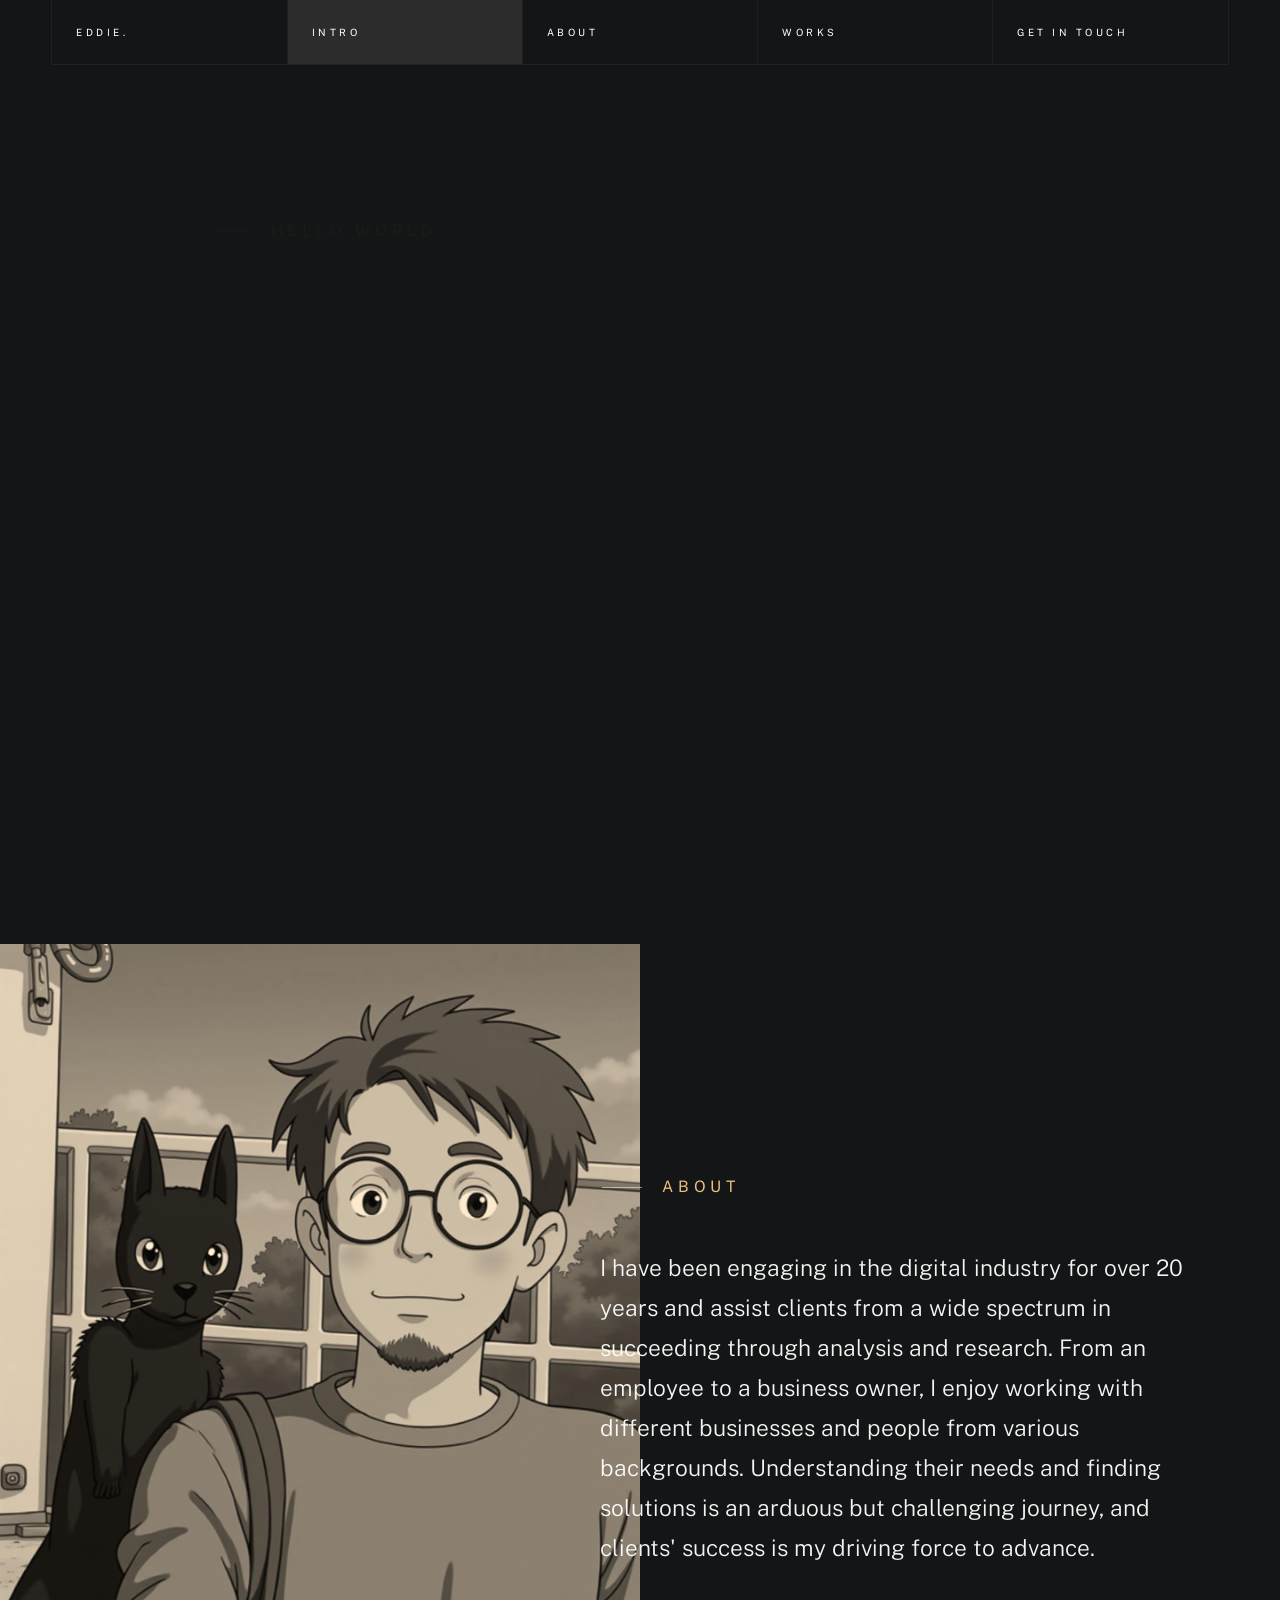
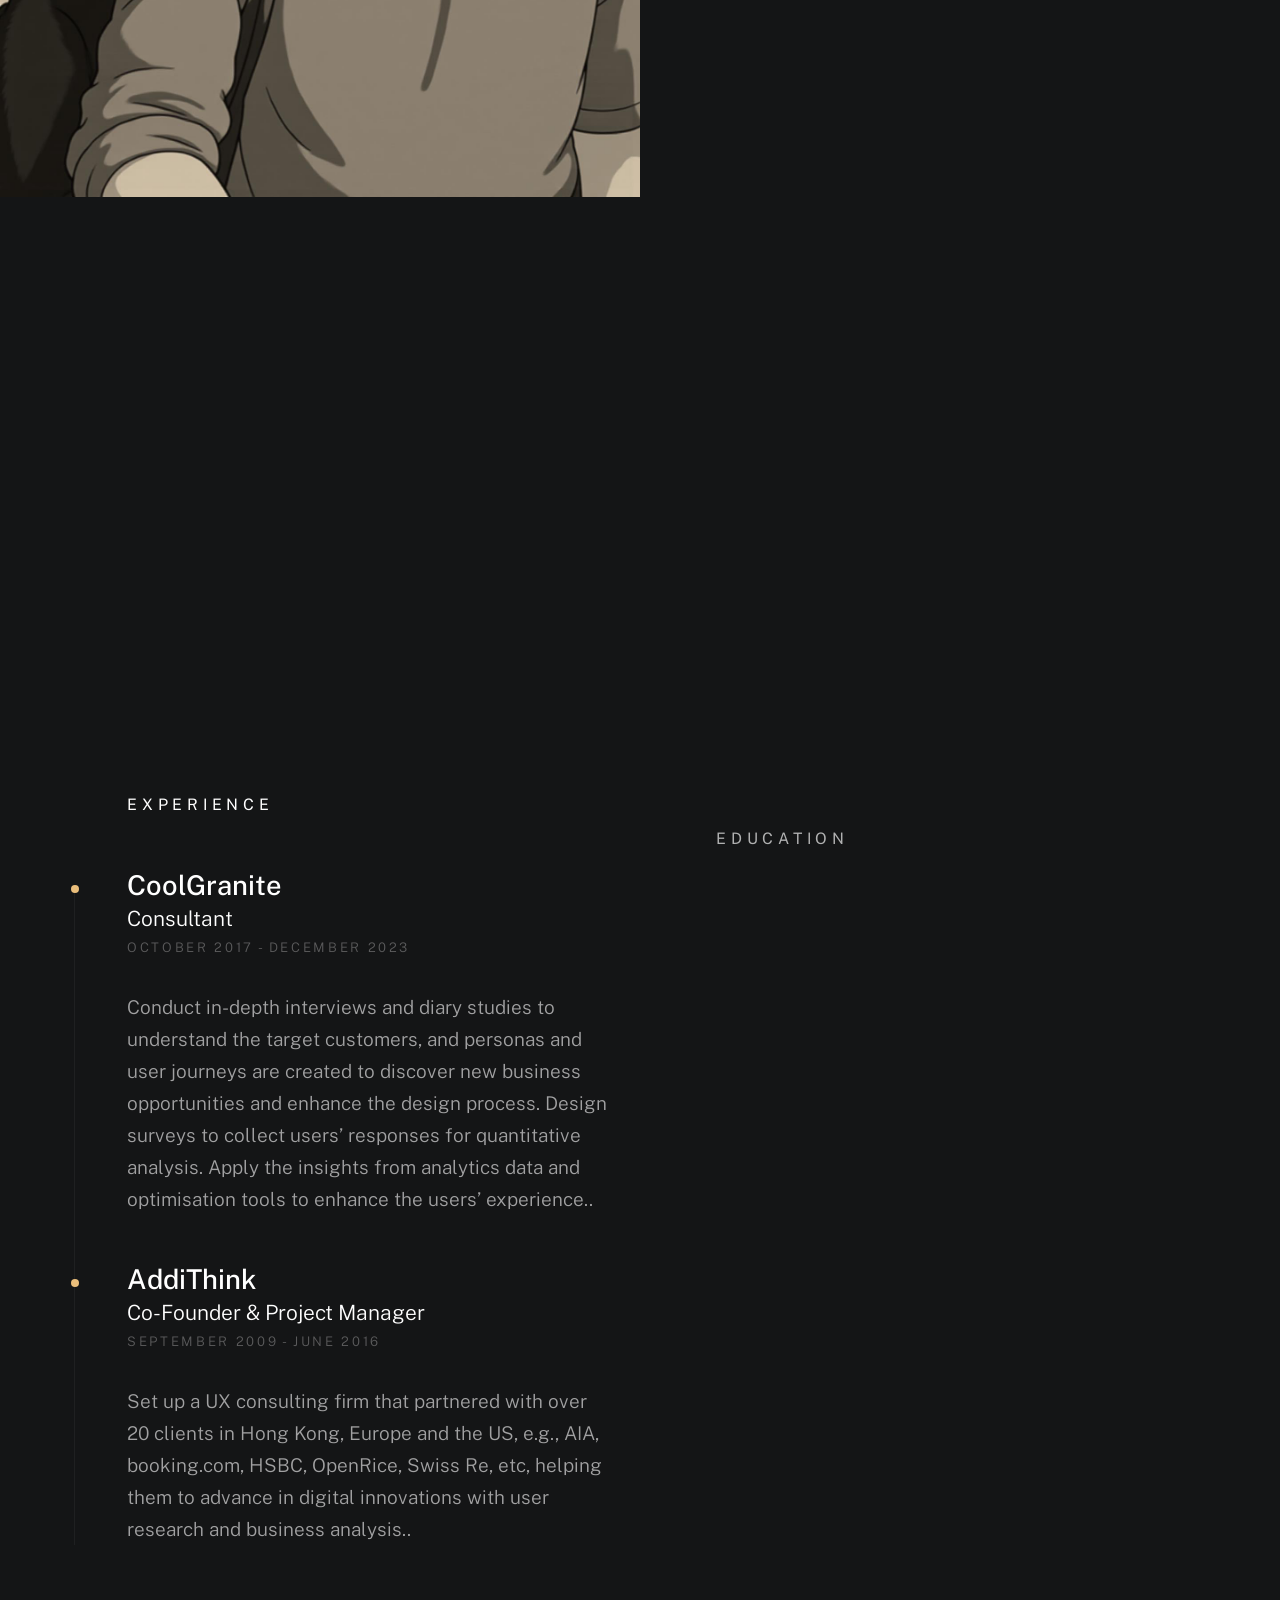
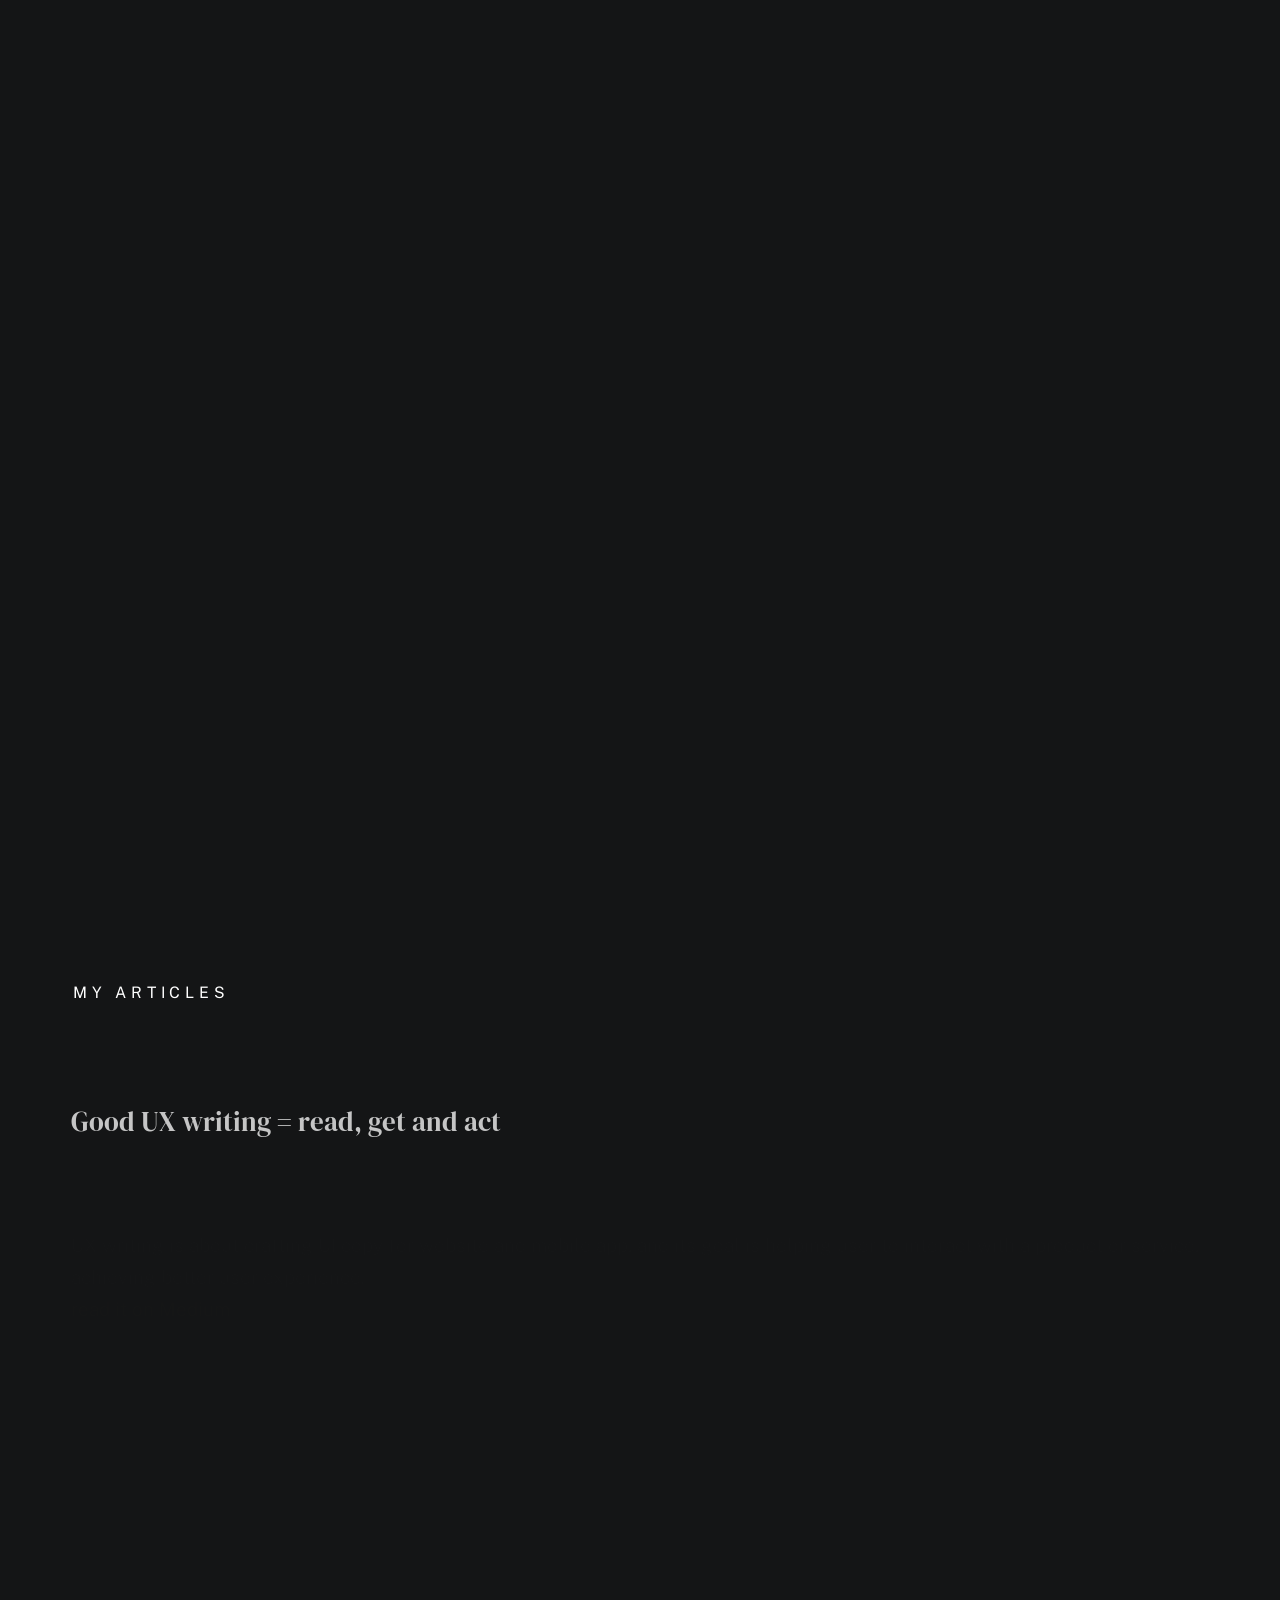
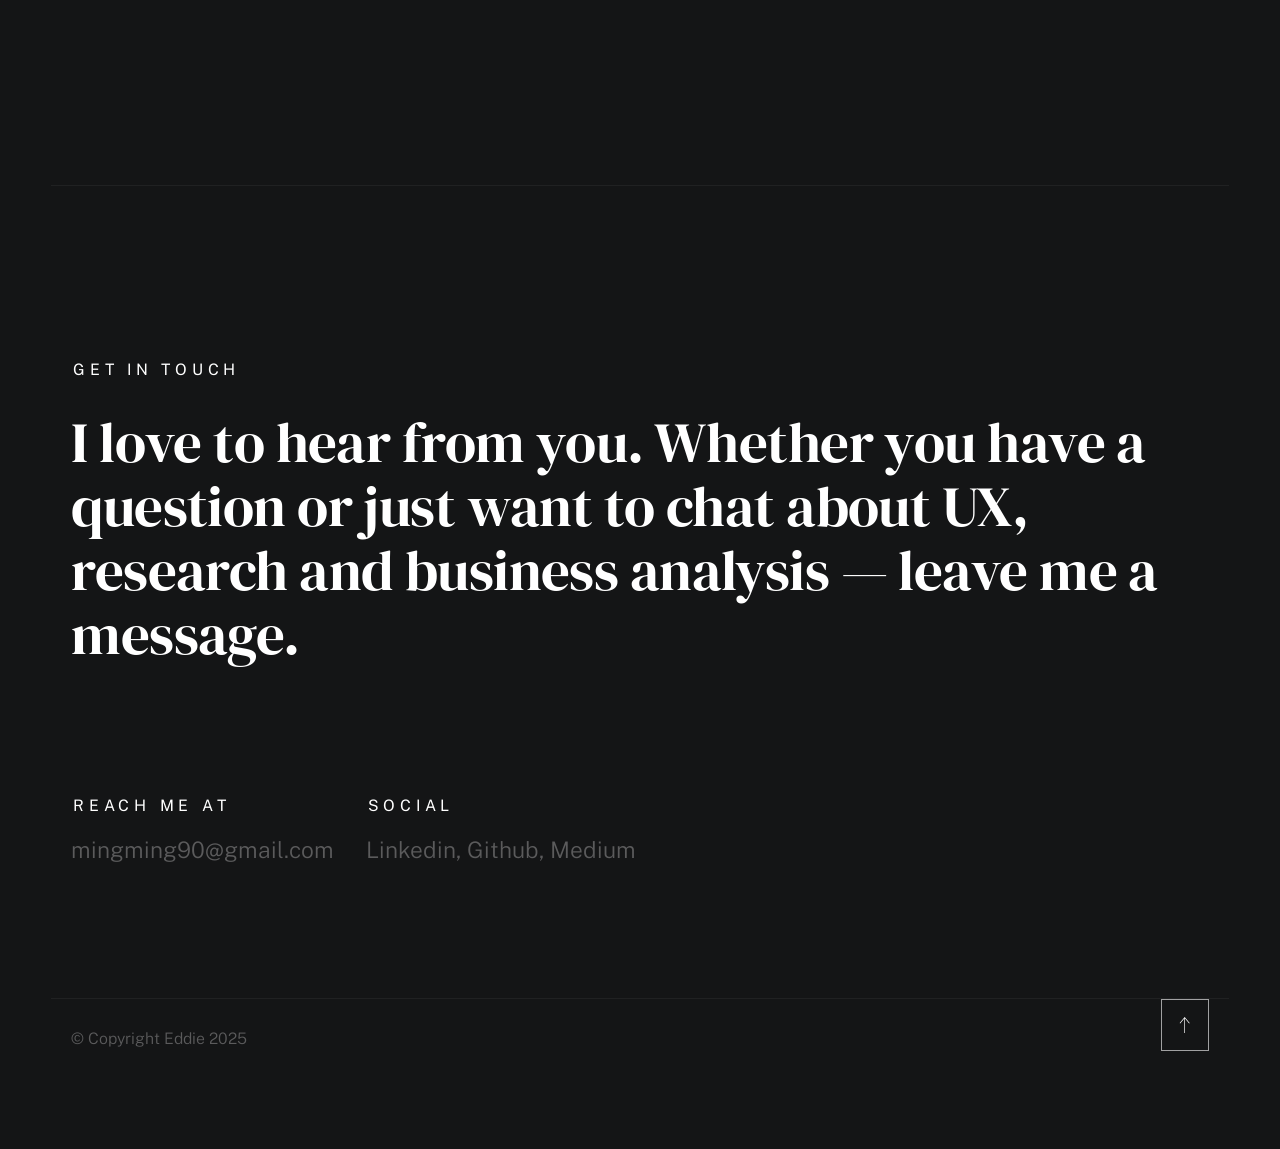
==== index.html @ b3dfdab8 "Add files via upload" ====
<!DOCTYPE html>
<html class="no-js ss-preload" lang="en">
<head>

    <!--- basic page needs
    ================================================== -->
    <meta charset="utf-8">
    <title>Eddie</title>
    <meta name="description" content="">
    <meta name="author" content="">

    <!-- mobile specific metas
    ================================================== -->
    <meta name="viewport" content="width=device-width, initial-scale=1">

    <!-- CSS
    ================================================== -->
    <link rel="stylesheet" href="css/vendor.css">
    <link rel="stylesheet" href="css/styles.css">

    <!-- favicons
    ================================================== -->
    <link rel="apple-touch-icon" sizes="180x180" href="apple-touch-icon.png">
    <link rel="icon" type="image/png" sizes="32x32" href="favicon-32x32.png">
    <link rel="icon" type="image/png" sizes="16x16" href="favicon-16x16.png">
    <link rel="manifest" href="site.webmanifest">

</head>

<body id="top">


    <!-- # preloader
    ================================================== -->
    <div id="preloader">
        <div id="loader">
        </div>
    </div>


    <!-- # page wrap
    ================================================== -->
    <div class="s-pagewrap">

        <div class="circles">
            <span></span>
            <span></span>
            <span></span>
            <span></span>
            <span></span>
        </div>


        <!-- ## site header 
        ================================================== -->
        <header class="s-header">

            <div class="header-mobile">
                <span class="mobile-home-link"><a href="index.html">Eddie.</a></span>
                <a class="mobile-menu-toggle" href="#0"><span>Menu</span></a>
            </div>

            <div class="row wide main-nav-wrap">
                <nav class="column lg-12 main-nav">
                    <ul>
                        <li><a href="index.html" class="home-link">Eddie.</a></li>
                        <li class="current"><a href="#intro" class="smoothscroll">Intro</a></li>
                        <li><a href="#about" class="smoothscroll">About</a></li>
                        <li><a href="#works" class="smoothscroll">Works</a></li>
                        <li><a href="#contact" class="smoothscroll">Get in Touch</a></li>
                    </ul>
                </nav>
            </div>

        </header> <!-- end s-header -->


        <!-- ## main content
        ==================================================- -->
        <main class="s-content">


            <!-- ### intro
            ================================================== -->
            <section id="intro" class="s-intro target-section">

                <div class="row intro-content wide">

                    <div class="column">
                        <div class="text-pretitle with-line">
                            Hello World
                        </div>

                        <h1 class="text-huge-title">
                            I am Eddie, <br>
                            a digital specialist, <br>
                            versatile,  <br> 
                            in a good way.
                        </h1>
                    </div>

                    

                </div> <!-- end intro content -->

                <a href="#about" class="intro-scrolldown smoothscroll">
                    <svg width="24" height="24" viewBox="0 0 24 24" xmlns="http://www.w3.org/2000/svg" fill-rule="evenodd" clip-rule="evenodd"><path d="M11 21.883l-6.235-7.527-.765.644 7.521 9 7.479-9-.764-.645-6.236 7.529v-21.884h-1v21.883z"/></svg>
                </a>

            </section> <!-- end s-intro -->


            <!-- ### about
            ================================================== -->
            <section id="about" class="s-about target-section">


                <div class="row about-info wide" data-animate-block>

                    <div class="column lg-6 md-12 about-info__pic-block">
                        <img src="images/eddiewu_bw.jpg" 
                             srcset="images/eddiewu_bw.jpg 1x, images/eddiewu_bw_2x.jpg 2x" alt="" class="about-info__pic" data-animate-el>
                    </div>

                    <div class="column lg-6 md-12">
                        <div class="about-info__text" >

                            <h2 class="text-pretitle with-line" data-animate-el>
                                About
                            </h2>
                            <p class="attention-getter" data-animate-el>
                               I have been engaging in the digital industry for over 20 years and assist clients from a wide spectrum in succeeding through analysis and research. From an employee to a business owner, I enjoy working with different businesses and people from various backgrounds. Understanding their needs and finding solutions is an arduous but challenging journey, and clients' success is my driving force to advance.
                            </p>
                            <!--<a href="#0" class="btn btn--medium u-fullwidth" data-animate-el>Download CV</a>-->

                        </div>
                    </div>
                </div> <!-- about-info -->


                <div class="row about-expertise" data-animate-block>
                    <div class="column lg-12">

                        <h2 class="text-pretitle" data-animate-el>Expertise</h2>

                        <ul class="skills-list h1" data-animate-el>
                            <li>Website Development</li>
                            <li>Project Management</li>
                            <li>Content Strategy</li>
                            <li>User Experience</li>
                            <li>Social Media Marketing</li>
                            <li>SEO</li>
                        </ul>

                    </div>
                </div> <!-- end about-expertise -->


                <div class="row about-timelines" data-animate-block>

                    <div class="column lg-6 tab-12">

                        <h2 class="text-pretitle" data-animate-el>
                            Experience
                        </h2>

                        <div class="timeline" data-animate-el>

                            <div class="timeline__block">
                                <div class="timeline__bullet"></div>
                                <div class="timeline__header">
                                    <h4 class="timeline__title">CoolGranite</h3>
                                    <h5 class="timeline__meta">Consultant</h5>
                                    <p class="timeline__timeframe">October 2017 - December 2023</p>
                                </div>
                                <div class="timeline__desc">
                                    <p>Conduct in-depth interviews and diary studies to understand the target customers, and personas and user journeys are created to discover new business opportunities and enhance the design process. Design surveys to collect users’ responses for quantitative analysis. Apply the insights from analytics data and optimisation tools to enhance the users’ experience..</p>
                                </div>
                            </div>
    
                            <div class="timeline__block">
                                <div class="timeline__bullet"></div>
                                <div class="timeline__header">
                                    <h4 class="timeline__title">AddiThink</h4>
                                    <h5 class="timeline__meta">Co-Founder & Project Manager </h5>
                                    <p class="timeline__timeframe">September 2009 - June 2016</p>
                                </div>
                                <div class="timeline__desc">
                                    <p>Set up a UX consulting firm that partnered with over 20 clients in Hong Kong, Europe and the US, e.g., AIA, booking.com, HSBC, OpenRice, Swiss Re, etc, helping them to advance in digital innovations with user research and business analysis..</p>
                                </div>
                            </div>
    
                        </div> <!-- end timeline -->

                    </div> <!-- end column -->

                    <div class="column lg-6 tab-12">

                        <h2 class="text-pretitle" data-animate-el>
                            Education
                        </h2>

                        <div class="timeline" data-animate-el>

                            <div class="timeline__block">
                                <div class="timeline__bullet"></div>
                                <div class="timeline__header">
                                    <h4 class="timeline__title">Barcelona Technology School</h3>
                                    <h5 class="timeline__meta">Master in User Experience Design</h5>
                                    <p class="timeline__timeframe">2022</p>
                                </div>
                                <div class="timeline__desc">
                                    
                                </div>
                            </div>
    
                            <div class="timeline__block">
                                <div class="timeline__bullet"></div>
                                <div class="timeline__header">
                                    <h4 class="timeline__title">The Chinese University of Hong Kong</h4>
                                    <h5 class="timeline__meta">B.A. Degree in Chinese Language and Literature</h5>
                                     <p class="timeline__timeframe">1995</p>
                                </div>
                                <div class="timeline__desc">
                                    
                                </div>
                            </div>
    
                        </div> <!-- end timeline -->
                        
                    </div> <!-- end column -->


                </div> <!-- end about-timelines -->

            </section> <!-- end s-about -->


            <!-- ### works
            ================================================== -->
            <section id="works" class="s-works target-section">


                <div class="row works-portfolio">

                    <div class="column lg-12" data-animate-block>

                        <h2 class="text-pretitle" data-animate-el>
                            Recent Works
                        </h2>
                        <p class="h1" data-animate-el>
                            
                        </p>
    
                        <ul class="folio-list row block-lg-one-half block-stack-on-1000">

                            <li class="folio-list__item column" data-animate-el>
                                <a class="folio-list__item-link" href="#modal-01">
                                    <div class="folio-list__item-pic">
                                        <img src="images/portfolio/jc.jpg"
                                             srcset="images/portfolio/jc.jpg 1x, images/portfolio/jc_2x.jpg 2x"  alt="">
                                    </div>
                                    
                                    <div class="folio-list__item-text">
                                        <div class="folio-list__item-cat">
                                            User Research
                                        </div>
                                        <div class="folio-list__item-title">
                                            Hong Kong Jockey Club
                                        </div>
                                    </div>
                                </a>
                               
                            </li> <!--end folio-list__item -->

                            <li class="folio-list__item column" data-animate-el>
                                <a class="folio-list__item-link" href="#modal-02">
                                    <div class="folio-list__item-pic">
                                        <img src="images/portfolio/museum.jpg" 
                                             srcset="images/portfolio/museum.jpg 1x, images/portfolio/museum_2x.jpg 2x" alt="">
                                    </div>
                                    
                                    <div class="folio-list__item-text">
                                        <div class="folio-list__item-cat">
                                            Digital Analysis
                                        </div>
                                        <div class="folio-list__item-title">
                                            M+ Museum
                                        </div>
                                    </div>
                                </a>
                                
                            </li> <!--end folio-list__item -->

                            <li class="folio-list__item column" data-animate-el>
                                <a class="folio-list__item-link" href="#modal-03">
                                    <div class="folio-list__item-pic">
                                        <img src="images/portfolio/qf.jpg" 
                                             srcset="images/portfolio/qf.jpg 1x, images/portfolio/qf_2x.jpg 2x" alt="">
                                    </div>
                                    
                                    <div class="folio-list__item-text">
                                        <div class="folio-list__item-cat">
                                            Expert Review & Prototyping
                                        </div>
                                        <div class="folio-list__item-title">
                                            Qualifications Register Website
                                        </div>
                                    </div>
                                </a>
                               
                            </li> <!--end folio-list__item -->

                            <li class="folio-list__item column" data-animate-el>
                                <a class="folio-list__item-link" href="#modal-04">
                                    <div class="folio-list__item-pic">
                                        <img src="images/portfolio/adobe.jpg"
                                             srcset="images/portfolio/adobe.jpg 1x, images/portfolio/adobe_2x.jpg 2x" alt="">
                                    </div>
                                    
                                    <div class="folio-list__item-text">
                                        <div class="folio-list__item-cat">
                                            Market Analysis
                                        </div>
                                        <div class="folio-list__item-title">
                                            Adobe
                                        </div>
                                    </div>
                                </a>
                                
                            </li> <!--end folio-list__item -->

                            <li class="folio-list__item column" data-animate-el>
                                <a class="folio-list__item-link" href="#modal-05">
                                    <div class="folio-list__item-pic">
                                        <img src="images/portfolio/stp.jpg" 
                                             srcset="images/portfolio/stp.jpg 1x, images/portfolio/stp_2x.jpg 2x" alt="">
                                    </div>
                                    
                                    <div class="folio-list__item-text">
                                        <div class="folio-list__item-cat">
                                            Content Strategy
                                        </div>
                                        <div class="folio-list__item-title">
                                            Hong Kong Science & Technology Park
                                        </div>
                                    </div>
                                </a>
                                
                            </li> <!--end folio-list__item -->

                            

                        </ul> <!-- end folio-list -->

                    </div> <!-- end column -->


                    <!-- Modal Templates Popup
                    -------------------------------------------- -->
                    <div id="modal-01" hidden>
                        <div class="modal-popup">
                            <img src="images/portfolio/gallery/g-jc.jpg" alt="">
                
                            <div class="modal-popup__desc">
                                <h5>The Hong Kong Jockey Club Betting App and Website</h5>
                                <ul>
                                    <li>Objectives: create personas plus user journeys for discovering new business opportunities as well as enhancing the design process</li>
                                    <li>Methods: in-depth interviews and diary studies</li>
                                    <li>Testing period: Jun 2020 - Dec 2021</li>
                                </ul>
                                <ul class="modal-popup__cat">
                                    <li>User Research</li>
                                    <li>Persona</li>
                                    <li>User Journey</li>
                                </ul>
                            </div>
                
                           
                        </div>
                    </div> <!-- end modal -->

                    <div id="modal-02" hidden>
                        <div class="modal-popup">
                            <img src="images/portfolio/gallery/g-museum.jpg" alt="">
                
                            <div class="modal-popup__desc">
                                <h5>The M+ Museum Digital Kiosks</h5>
                                <ul>
                                    <li>Carried out field studies to understand how the museum’s visitors interact with the digital kiosks</li>
                                    <li>Conducted usability testings to unveil the issues of the kiosk interface</li>
                                    <li>Provided suggestions on enhancing the experiences of visitors using the kiosks to explore more about the artworks</li>
                                    <li>Testing period: Jan 2022 - August 2024</li>
                                </ul>
                                <ul class="modal-popup__cat">
                                    <li>User Research</li>
                                    <li>Digital Analysis</li>
                                </ul>
                            </div>
                
                            
                        </div>
                    </div> <!-- end modal -->

                    <div id="modal-03" hidden>
                        <div class="modal-popup">
                            <img src="images/portfolio/gallery/g-qf.jpg" alt="">
                
                            <div class="modal-popup__desc">
                                <h5>The Qualifications Register website (www.hkqr.gov.hk) analysis and prototypes</h5>
                                <ul>
                                    <li>Analyzed the website to figure out the UX and UI issues and gave suggestions to amend and improve</li>
                                    <li>Developed prototypes to visualize the suggested website structure and content</li>
                                </ul>
                                <ul class="modal-popup__cat">
                                    <li>Expert Review</li>
                                    <li>Digital Analysis</li>
                                </ul>
                            </div>
                
                            
                        </div>
                    </div> <!-- end modal -->

                    <div id="modal-04" hidden>
                        <div class="modal-popup">
                            <img src="images/portfolio/gallery/g-adobe.jpg" alt="">
                
                            <div class="modal-popup__desc">
                                <h5>Adobe Acrobat Hong Kong’s market analysis</h5>
                                <ul>
                                    <li>Conducted research to understand the online purchasing of Hong Kong households</li>
                                    <li>Created competitive analysis to compare the pros and cons of Acrobat related to its competitors in the Hong Kong market</li>
                                    <li>Gave suggestions in different aspects, including branding, pricing, and marketing, to boost sales in the Hong Kong market</li>
                                </ul>
                                <ul class="modal-popup__cat">
                                    <li>Website Analysis</li>
                                    <li>Desktop Research</li>
                                    <li>Business Analysis</li>
                                </ul>
                            </div>
                
                           
                        </div>
                    </div> <!-- end modal -->

                    <div id="modal-05" hidden>
                        <div class="modal-popup">

                            <img src="images/portfolio/gallery/g-stp.jpg" alt="">
                
                            <div class="modal-popup__desc">
                                <h5>Content ideas for HKSTP Linkedin page</h5>
                                <p>Suggest some ideas for how HKSTP could leverage her content to maximise the impacts on the virtual I&T communities on Linkedin</p>
                                <ul class="modal-popup__cat">
                                    <li>Content Strategy</li>
                                </ul>
                            </div>
                
                           
                        </div>
                    </div> <!-- end modal -->
                    
                      <div class="column lg-12" data-animate-block>

                        <h2 class="text-pretitle" data-animate-el>
                            My Articles
                        </h2>
                        <p class="h4" data-animate-el>
                         Good UX writing = read, get and act
                        </p>
                        <p data-animate-el>UX writing is about crafting UI copy for website and mobile app, and its goal is helping user to interact with a product or service, achieving better user experience.
                        <br><a href="https://medium.com/@eddiewuchunming/good-ux-writing-read-get-and-act-b94bfe5ffab8" target="_blank">read it on Medium</a></p>
                        
                          <p class="h4" data-animate-el>
                         追求「簡單」，不是「簡化」
                        </p>
                        <p data-animate-el>這句話其實可以用於人生任何一方面，「簡單」不會一蹶即蹴，也不是「簡化」，要達致「簡單」並不容易，因為在過程裡有太多東西需要考慮⋯⋯
                        <br><a href="https://medium.com/@eddiewuchunming/追求-簡單-不是-簡化-ccf1d67aff5b" target="_blank">read it on Medium</a></p>
                        
                        <p class="h4" data-animate-el>
                         Beyond Pixels: The Psychology of UX Writing
                        </p>
                        <p data-animate-el>UX writing is never an easy task. It always seeks a delicate balance between simplicity and complexity, brevity and length, also the users' capabilities and the details of the objects described.
                        <br><a href="https://www.linkedin.com/pulse/beyond-pixels-psychology-ux-writing-eddie-wu-pbg8c" target="_blank">read it on Linkedin</a></p>

                    </div>

                </div> <!-- end works-portfolio -->


               
            
                            </div> <!-- end swiper-wrapper -->
        
                            <div class="swiper-pagination"></div>
        
                        </div> <!-- end swiper-container -->
        
                    </div> <!-- end column -->
                </div> <!-- end row testimonials -->

            </section> <!-- end s-works -->


            <!-- ### contact
            ================================================== -->
            <section id="contact" class="s-contact target-section">

                <div class="row contact-top">
                    <div class="column lg-12">
                        <h2 class="text-pretitle">
                            Get In Touch
                        </h2>

                        <p class="h1">
                            I love to hear from you.
                            Whether you have a question or just 
                            want to chat about UX, research and business analysis — leave me a message.
                        </p>
                    </div>
                </div> <!-- end contact-top -->

                <div class="row contact-bottom">
                    <div class="column lg-3 md-5 tab-6 stack-on-550 contact-block">
                        <h3 class="text-pretitle">Reach me at</h3>
                        <p class="contact-links">
                            <a href="mailto:mingming90@gmail.com" class="mailtoui">mingming90@gmail.com</a> <br>
                         </p>
                    </div>
                    <div class="column lg-4 md-5 tab-6 stack-on-550 contact-block">
                        <h3 class="text-pretitle">Social</h3>
                        <ul class="contact-social">
                            <li><a href="https://www.linkedin.com/in/eddiewuchunming/" target="_blank">Linkedin</a></li>
                            <li><a href="https://github.com/mingmingeddiewu" target="_blank">Github</a></li>
                            <li><a href="https://medium.com/@eddiewuchunming" target="_blank">Medium</a></li>
                        </ul>
                    </div>
                    
                </div> <!-- end contact-bottom -->

            </section> <!-- end contact -->

        </main> <!-- end s-content -->


        <!-- ## footer
        ================================================== -->
        <footer class="s-footer">

            <div class="row">
                <div class="column ss-copyright">
                    <span>© Copyright Eddie 2025</span> 
                    
                </div>

                <div class="ss-go-top">
                    <a class="smoothscroll" title="Back to Top" href="#top">
                        <svg xmlns="http://www.w3.org/2000/svg" viewBox="0 0 24 24" fill-rule="evenodd" clip-rule="evenodd"><path d="M11 2.206l-6.235 7.528-.765-.645 7.521-9 7.479 9-.764.646-6.236-7.53v21.884h-1v-21.883z"/></svg>
                    </a>
                </div>
            </div>

        </footer> <!-- end s-footer -->

    </div> <!-- end -s-pagewrap -->


    <!-- Java Script
    ================================================== -->
    <script src="js/plugins.js"></script>
    <script src="js/main.js"></script>

</body>
</html>
---- css/vendor.css ----
/* ===================================================================
 * Theme Third-party Stylesheets
 * Template Ver. 1.0.0
 * 02-16-2021
 * -------------------------------------------------------------------
 *
 * TOC:
 * 
 * # PrismJS 1.20.0
 * # Swiper 6.4.5
 * # Basiclightbox
 * 
 * ------------------------------------------------------------------- */



/* ===================================================================
 * # PrismJS 1.20.0
 *   https://prismjs.com/download.html#themes=prism-tomorrow&languages=markup+css+clike+javascript+markup-templating+php
 *   
 *   prism.js tomorrow night eighties for JavaScript, CoffeeScript, CSS and HTML
 *   Based on https://github.com/chriskempson/tomorrow-theme
 *   @author Rose Pritchard
 * ------------------------------------------------------------------- */

code[class*="language-"],
pre[class*="language-"] {
    color           : #ccc;
    background      : none;
    font-family     : var(--font-mono);
    font-size       : calc(var(--text-size) * 0.9444);
    text-align      : left;
    white-space     : pre;
    word-spacing    : normal;
    word-break      : normal;
    word-wrap       : normal;
    line-height     : var(--vspace-1);
    -moz-tab-size   : 4;
    -o-tab-size     : 4;
    tab-size        : 4;
    -webkit-hyphens : none;
    -moz-hyphens    : none;
    -ms-hyphens     : none;
    hyphens         : none;
}

/* Code blocks */

pre[class*="language-"] {
    padding  : var(--vspace-0_5) 0 var(--vspace-1);
    margin   : 0;
    overflow : auto;
}

:not(pre)>code[class*="language-"],
pre[class*="language-"] {
    background : #2d2d2d;
}

/* Inline code */

:not(pre)>code[class*="language-"] {
    padding     : .1em;
    white-space : normal;
}

.token.comment,
.token.block-comment,
.token.prolog,
.token.doctype,
.token.cdata {
    color : #999;
}

.token.punctuation {
    color : #ccc;
}

.token.tag,
.token.attr-name,
.token.namespace,
.token.deleted {
    color : #e2777a;
}

.token.function-name {
    color : #6196cc;
}

.token.boolean,
.token.number,
.token.function {
    color : #f08d49;
}

.token.property,
.token.class-name,
.token.constant,
.token.symbol {
    color : #f8c555;
}

.token.selector,
.token.important,
.token.atrule,
.token.keyword,
.token.builtin {
    color : #cc99cd;
}

.token.string,
.token.char,
.token.attr-value,
.token.regex,
.token.variable {
    color : #7ec699;
}

.token.operator,
.token.entity,
.token.url {
    color : #67cdcc;
}

.token.important,
.token.bold {
    font-weight : bold;
}

.token.italic {
    font-style : italic;
}

.token.entity {
    cursor : help;
}

.token.inserted {
    color : green;
}



/* ===================================================================
 * # Swiper 6.4.5
 *   Most modern mobile touch slider and framework with hardware accelerated transitions
 *   https://swiperjs.com
 *
 *   Copyright 2014-2020 Vladimir Kharlampidi
 *
 *   Released under the MIT License
 *
 *   Released on: December 18, 2020
 * ------------------------------------------------------------------- */

@font-face {
    font-family : "swiper-icons";
    src         : url("data:application/font-woff;charset=utf-8;base64, [base64]//wADZ2x5ZgAAAywAAADMAAAD2MHtryVoZWFkAAABbAAAADAAAAA2E2+eoWhoZWEAAAGcAAAAHwAAACQC9gDzaG10eAAAAigAAAAZAAAArgJkABFsb2NhAAAC0AAAAFoAAABaFQAUGG1heHAAAAG8AAAAHwAAACAAcABAbmFtZQAAA/gAAAE5AAACXvFdBwlwb3N0AAAFNAAAAGIAAACE5s74hXjaY2BkYGAAYpf5Hu/j+W2+MnAzMYDAzaX6QjD6/4//Bxj5GA8AuRwMYGkAPywL13jaY2BkYGA88P8Agx4j+/8fQDYfA1AEBWgDAIB2BOoAeNpjYGRgYNBh4GdgYgABEMnIABJzYNADCQAACWgAsQB42mNgYfzCOIGBlYGB0YcxjYGBwR1Kf2WQZGhhYGBiYGVmgAFGBiQQkOaawtDAoMBQxXjg/wEGPcYDDA4wNUA2CCgwsAAAO4EL6gAAeNpj2M0gyAACqxgGNWBkZ2D4/wMA+xkDdgAAAHjaY2BgYGaAYBkGRgYQiAHyGMF8FgYHIM3DwMHABGQrMOgyWDLEM1T9/w8UBfEMgLzE////P/5//f/V/xv+r4eaAAeMbAxwIUYmIMHEgKYAYjUcsDAwsLKxc3BycfPw8jEQA/[base64]/uznmfPFBNODM2K7MTQ45YEAZqGP81AmGGcF3iPqOop0r1SPTaTbVkfUe4HXj97wYE+yNwWYxwWu4v1ugWHgo3S1XdZEVqWM7ET0cfnLGxWfkgR42o2PvWrDMBSFj/IHLaF0zKjRgdiVMwScNRAoWUoH78Y2icB/yIY09An6AH2Bdu/UB+yxopYshQiEvnvu0dURgDt8QeC8PDw7Fpji3fEA4z/PEJ6YOB5hKh4dj3EvXhxPqH/SKUY3rJ7srZ4FZnh1PMAtPhwP6fl2PMJMPDgeQ4rY8YT6Gzao0eAEA409DuggmTnFnOcSCiEiLMgxCiTI6Cq5DZUd3Qmp10vO0LaLTd2cjN4fOumlc7lUYbSQcZFkutRG7g6JKZKy0RmdLY680CDnEJ+UMkpFFe1RN7nxdVpXrC4aTtnaurOnYercZg2YVmLN/d/gczfEimrE/fs/bOuq29Zmn8tloORaXgZgGa78yO9/cnXm2BpaGvq25Dv9S4E9+5SIc9PqupJKhYFSSl47+Qcr1mYNAAAAeNptw0cKwkAAAMDZJA8Q7OUJvkLsPfZ6zFVERPy8qHh2YER+3i/BP83vIBLLySsoKimrqKqpa2hp6+jq6RsYGhmbmJqZSy0sraxtbO3sHRydnEMU4uR6yx7JJXveP7WrDycAAAAAAAH//wACeNpjYGRgYOABYhkgZgJCZgZNBkYGLQZtIJsFLMYAAAw3ALgAeNolizEKgDAQBCchRbC2sFER0YD6qVQiBCv/H9ezGI6Z5XBAw8CBK/m5iQQVauVbXLnOrMZv2oLdKFa8Pjuru2hJzGabmOSLzNMzvutpB3N42mNgZGBg4GKQYzBhYMxJLMlj4GBgAYow/P/PAJJhLM6sSoWKfWCAAwDAjgbRAAB42mNgYGBkAIIbCZo5IPrmUn0hGA0AO8EFTQAA") format("woff");
    font-weight : 400;
    font-style  : normal;
}

:root {
    --swiper-theme-color : #007aff;
}

.swiper-container {
    margin-left  : auto;
    margin-right : auto;
    position     : relative;
    overflow     : hidden;
    list-style   : none;
    padding      : 0;
    /* Fix of Webkit flickering */
    z-index      : 1;
}

.swiper-container-vertical>.swiper-wrapper {
    flex-direction : column;
}

.swiper-wrapper {
    position            : relative;
    width               : 100%;
    height              : 100%;
    z-index             : 1;
    display             : flex;
    transition-property : transform;
    box-sizing          : content-box;
}

.swiper-container-android .swiper-slide,
.swiper-wrapper {
    transform : translate3d(0px, 0, 0);
}

.swiper-container-multirow>.swiper-wrapper {
    flex-wrap : wrap;
}

.swiper-container-multirow-column>.swiper-wrapper {
    flex-wrap      : wrap;
    flex-direction : column;
}

.swiper-container-free-mode>.swiper-wrapper {
    transition-timing-function : ease-out;
    margin                     : 0 auto;
}

.swiper-slide {
    flex-shrink         : 0;
    width               : 100%;
    height              : 100%;
    position            : relative;
    transition-property : transform;
}

.swiper-slide-invisible-blank {
    visibility : hidden;
}

/* Auto Height */

.swiper-container-autoheight,
.swiper-container-autoheight .swiper-slide {
    height : auto;
}

.swiper-container-autoheight .swiper-wrapper {
    align-items         : flex-start;
    transition-property : transform, height;
}

/* 3D Effects */

.swiper-container-3d {
    perspective : 1200px;
}

.swiper-container-3d .swiper-wrapper,
.swiper-container-3d .swiper-slide,
.swiper-container-3d .swiper-slide-shadow-left,
.swiper-container-3d .swiper-slide-shadow-right,
.swiper-container-3d .swiper-slide-shadow-top,
.swiper-container-3d .swiper-slide-shadow-bottom,
.swiper-container-3d .swiper-cube-shadow {
    transform-style : preserve-3d;
}

.swiper-container-3d .swiper-slide-shadow-left,
.swiper-container-3d .swiper-slide-shadow-right,
.swiper-container-3d .swiper-slide-shadow-top,
.swiper-container-3d .swiper-slide-shadow-bottom {
    position       : absolute;
    left           : 0;
    top            : 0;
    width          : 100%;
    height         : 100%;
    pointer-events : none;
    z-index        : 10;
}

.swiper-container-3d .swiper-slide-shadow-left {
    background-image : linear-gradient(to left, rgba(0, 0, 0, 0.5), rgba(0, 0, 0, 0));
}

.swiper-container-3d .swiper-slide-shadow-right {
    background-image : linear-gradient(to right, rgba(0, 0, 0, 0.5), rgba(0, 0, 0, 0));
}

.swiper-container-3d .swiper-slide-shadow-top {
    background-image : linear-gradient(to top, rgba(0, 0, 0, 0.5), rgba(0, 0, 0, 0));
}

.swiper-container-3d .swiper-slide-shadow-bottom {
    background-image : linear-gradient(to bottom, rgba(0, 0, 0, 0.5), rgba(0, 0, 0, 0));
}

/* CSS Mode */

.swiper-container-css-mode>.swiper-wrapper {
    overflow           : auto;
    scrollbar-width    : none;
    /* For Firefox */
    -ms-overflow-style : none;
    /* For Internet Explorer and Edge */
}

.swiper-container-css-mode>.swiper-wrapper::-webkit-scrollbar {
    display : none;
}

.swiper-container-css-mode>.swiper-wrapper>.swiper-slide {
    scroll-snap-align : start start;
}

.swiper-container-horizontal.swiper-container-css-mode>.swiper-wrapper {
    scroll-snap-type : x mandatory;
}

.swiper-container-vertical.swiper-container-css-mode>.swiper-wrapper {
    scroll-snap-type : y mandatory;
}

:root {
    --swiper-navigation-size   : 44px;
    /*
    --swiper-navigation-color  : var(--swiper-theme-color);
    */
}

.swiper-button-prev,
.swiper-button-next {
    position        : absolute;
    top             : 50%;
    width           : calc(var(--swiper-navigation-size) / 44 * 27);
    height          : var(--swiper-navigation-size);
    margin-top      : calc(-1 * var(--swiper-navigation-size) / 2);
    z-index         : 10;
    cursor          : pointer;
    display         : flex;
    align-items     : center;
    justify-content : center;
    color           : var(--swiper-navigation-color, var(--swiper-theme-color));
}

.swiper-button-prev.swiper-button-disabled,
.swiper-button-next.swiper-button-disabled {
    opacity        : 0.35;
    cursor         : auto;
    pointer-events : none;
}

.swiper-button-prev:after,
.swiper-button-next:after {
    font-family    : swiper-icons;
    font-size      : var(--swiper-navigation-size);
    text-transform : none !important;
    letter-spacing : 0;
    text-transform : none;
    font-variant   : initial;
    line-height    : 1;
}

.swiper-button-prev,
.swiper-container-rtl .swiper-button-next {
    left  : 10px;
    right : auto;
}

.swiper-button-prev:after,
.swiper-container-rtl .swiper-button-next:after {
    content : "prev";
}

.swiper-button-next,
.swiper-container-rtl .swiper-button-prev {
    right : 10px;
    left  : auto;
}

.swiper-button-next:after,
.swiper-container-rtl .swiper-button-prev:after {
    content : "next";
}

.swiper-button-prev.swiper-button-white,
.swiper-button-next.swiper-button-white {
    --swiper-navigation-color : #ffffff;
}

.swiper-button-prev.swiper-button-black,
.swiper-button-next.swiper-button-black {
    --swiper-navigation-color : #000000;
}

.swiper-button-lock {
    display : none;
}

:root {
    /*
    --swiper-pagination-color: var(--swiper-theme-color);
    */
}

.swiper-pagination {
    position   : absolute;
    text-align : center;
    transition : 300ms opacity;
    transform  : translate3d(0, 0, 0);
    z-index    : 10;
}

.swiper-pagination.swiper-pagination-hidden {
    opacity : 0;
}

/* Common Styles */

.swiper-pagination-fraction,
.swiper-pagination-custom,
.swiper-container-horizontal>.swiper-pagination-bullets {
    bottom : 10px;
    left   : 0;
    width  : 100%;
}

/* Bullets */

.swiper-pagination-bullets-dynamic {
    overflow  : hidden;
    font-size : 0;
}

.swiper-pagination-bullets-dynamic .swiper-pagination-bullet {
    transform : scale(0.33);
    position  : relative;
}

.swiper-pagination-bullets-dynamic .swiper-pagination-bullet-active {
    transform : scale(1);
}

.swiper-pagination-bullets-dynamic .swiper-pagination-bullet-active-main {
    transform : scale(1);
}

.swiper-pagination-bullets-dynamic .swiper-pagination-bullet-active-prev {
    transform : scale(0.66);
}

.swiper-pagination-bullets-dynamic .swiper-pagination-bullet-active-prev-prev {
    transform : scale(0.33);
}

.swiper-pagination-bullets-dynamic .swiper-pagination-bullet-active-next {
    transform : scale(0.66);
}

.swiper-pagination-bullets-dynamic .swiper-pagination-bullet-active-next-next {
    transform : scale(0.33);
}

.swiper-pagination-bullet {
    width         : 8px;
    height        : 8px;
    display       : inline-block;
    border-radius : 100%;
    background    : #000;
    opacity       : 0.2;
}

button.swiper-pagination-bullet {
    border             : none;
    margin             : 0;
    padding            : 0;
    box-shadow         : none;
    -webkit-appearance : none;
    -moz-appearance    : none;
    appearance         : none;
}

.swiper-pagination-clickable .swiper-pagination-bullet {
    cursor : pointer;
}

.swiper-pagination-bullet-active {
    opacity    : 1;
    background : var(--swiper-pagination-color, var(--swiper-theme-color));
}

.swiper-container-vertical>.swiper-pagination-bullets {
    right     : 10px;
    top       : 50%;
    transform : translate3d(0px, -50%, 0);
}

.swiper-container-vertical>.swiper-pagination-bullets .swiper-pagination-bullet {
    margin  : 6px 0;
    display : block;
}

.swiper-container-vertical>.swiper-pagination-bullets.swiper-pagination-bullets-dynamic {
    top       : 50%;
    transform : translateY(-50%);
    width     : 8px;
}

.swiper-container-vertical>.swiper-pagination-bullets.swiper-pagination-bullets-dynamic .swiper-pagination-bullet {
    display    : inline-block;
    transition : 200ms transform, 200ms top;
}

.swiper-container-horizontal>.swiper-pagination-bullets .swiper-pagination-bullet {
    margin : 0 4px;
}

.swiper-container-horizontal>.swiper-pagination-bullets.swiper-pagination-bullets-dynamic {
    left        : 50%;
    transform   : translateX(-50%);
    white-space : nowrap;
}

.swiper-container-horizontal>.swiper-pagination-bullets.swiper-pagination-bullets-dynamic .swiper-pagination-bullet {
    transition : 200ms transform, 200ms left;
}

.swiper-container-horizontal.swiper-container-rtl>.swiper-pagination-bullets-dynamic .swiper-pagination-bullet {
    transition : 200ms transform, 200ms right;
}

/* Progress */

.swiper-pagination-progressbar {
    background : rgba(0, 0, 0, 0.25);
    position   : absolute;
}

.swiper-pagination-progressbar .swiper-pagination-progressbar-fill {
    background       : var(--swiper-pagination-color, var(--swiper-theme-color));
    position         : absolute;
    left             : 0;
    top              : 0;
    width            : 100%;
    height           : 100%;
    transform        : scale(0);
    transform-origin : left top;
}

.swiper-container-rtl .swiper-pagination-progressbar .swiper-pagination-progressbar-fill {
    transform-origin : right top;
}

.swiper-container-horizontal>.swiper-pagination-progressbar,
.swiper-container-vertical>.swiper-pagination-progressbar.swiper-pagination-progressbar-opposite {
    width  : 100%;
    height : 4px;
    left   : 0;
    top    : 0;
}

.swiper-container-vertical>.swiper-pagination-progressbar,
.swiper-container-horizontal>.swiper-pagination-progressbar.swiper-pagination-progressbar-opposite {
    width  : 4px;
    height : 100%;
    left   : 0;
    top    : 0;
}

.swiper-pagination-white {
    --swiper-pagination-color : #ffffff;
}

.swiper-pagination-black {
    --swiper-pagination-color : #000000;
}

.swiper-pagination-lock {
    display : none;
}

/* Scrollbar */

.swiper-scrollbar {
    border-radius    : 10px;
    position         : relative;
    -ms-touch-action : none;
    background       : rgba(0, 0, 0, 0.1);
}

.swiper-container-horizontal>.swiper-scrollbar {
    position : absolute;
    left     : 1%;
    bottom   : 3px;
    z-index  : 50;
    height   : 5px;
    width    : 98%;
}

.swiper-container-vertical>.swiper-scrollbar {
    position : absolute;
    right    : 3px;
    top      : 1%;
    z-index  : 50;
    width    : 5px;
    height   : 98%;
}

.swiper-scrollbar-drag {
    height        : 100%;
    width         : 100%;
    position      : relative;
    background    : rgba(0, 0, 0, 0.5);
    border-radius : 10px;
    left          : 0;
    top           : 0;
}

.swiper-scrollbar-cursor-drag {
    cursor : move;
}

.swiper-scrollbar-lock {
    display : none;
}

.swiper-zoom-container {
    width           : 100%;
    height          : 100%;
    display         : flex;
    justify-content : center;
    align-items     : center;
    text-align      : center;
}

.swiper-zoom-container>img,
.swiper-zoom-container>svg,
.swiper-zoom-container>canvas {
    max-width  : 100%;
    max-height : 100%;
    object-fit : contain;
}

.swiper-slide-zoomed {
    cursor : move;
}

/* Preloader */

:root {
    /*
    --swiper-preloader-color: var(--swiper-theme-color);
    */
}

.swiper-lazy-preloader {
    width            : 42px;
    height           : 42px;
    position         : absolute;
    left             : 50%;
    top              : 50%;
    margin-left      : -21px;
    margin-top       : -21px;
    z-index          : 10;
    transform-origin : 50%;
    animation        : swiper-preloader-spin 1s infinite linear;
    box-sizing       : border-box;
    border           : 4px solid var(--swiper-preloader-color, var(--swiper-theme-color));
    border-radius    : 50%;
    border-top-color : transparent;
}

.swiper-lazy-preloader-white {
    --swiper-preloader-color : #fff;
}

.swiper-lazy-preloader-black {
    --swiper-preloader-color : #000;
}

@keyframes swiper-preloader-spin {
    100% {
        transform : rotate(360deg);
    }
}

/* a11y */

.swiper-container .swiper-notification {
    position       : absolute;
    left           : 0;
    top            : 0;
    pointer-events : none;
    opacity        : 0;
    z-index        : -1000;
}

.swiper-container-fade.swiper-container-free-mode .swiper-slide {
    transition-timing-function : ease-out;
}

.swiper-container-fade .swiper-slide {
    pointer-events      : none;
    transition-property : opacity;
}

.swiper-container-fade .swiper-slide .swiper-slide {
    pointer-events : none;
}

.swiper-container-fade .swiper-slide-active,
.swiper-container-fade .swiper-slide-active .swiper-slide-active {
    pointer-events : auto;
}

.swiper-container-cube {
    overflow : visible;
}

.swiper-container-cube .swiper-slide {
    pointer-events              : none;
    -webkit-backface-visibility : hidden;
    backface-visibility         : hidden;
    z-index                     : 1;
    visibility                  : hidden;
    transform-origin            : 0 0;
    width                       : 100%;
    height                      : 100%;
}

.swiper-container-cube .swiper-slide .swiper-slide {
    pointer-events : none;
}

.swiper-container-cube.swiper-container-rtl .swiper-slide {
    transform-origin : 100% 0;
}

.swiper-container-cube .swiper-slide-active,
.swiper-container-cube .swiper-slide-active .swiper-slide-active {
    pointer-events : auto;
}

.swiper-container-cube .swiper-slide-active,
.swiper-container-cube .swiper-slide-next,
.swiper-container-cube .swiper-slide-prev,
.swiper-container-cube .swiper-slide-next+.swiper-slide {
    pointer-events : auto;
    visibility     : visible;
}

.swiper-container-cube .swiper-slide-shadow-top,
.swiper-container-cube .swiper-slide-shadow-bottom,
.swiper-container-cube .swiper-slide-shadow-left,
.swiper-container-cube .swiper-slide-shadow-right {
    z-index                     : 0;
    -webkit-backface-visibility : hidden;
    backface-visibility         : hidden;
}

.swiper-container-cube .swiper-cube-shadow {
    position       : absolute;
    left           : 0;
    bottom         : 0px;
    width          : 100%;
    height         : 100%;
    background     : #000;
    opacity        : 0.6;
    -webkit-filter : blur(50px);
    filter         : blur(50px);
    z-index        : 0;
}

.swiper-container-flip {
    overflow : visible;
}

.swiper-container-flip .swiper-slide {
    pointer-events              : none;
    -webkit-backface-visibility : hidden;
    backface-visibility         : hidden;
    z-index                     : 1;
}

.swiper-container-flip .swiper-slide .swiper-slide {
    pointer-events : none;
}

.swiper-container-flip .swiper-slide-active,
.swiper-container-flip .swiper-slide-active .swiper-slide-active {
    pointer-events : auto;
}

.swiper-container-flip .swiper-slide-shadow-top,
.swiper-container-flip .swiper-slide-shadow-bottom,
.swiper-container-flip .swiper-slide-shadow-left,
.swiper-container-flip .swiper-slide-shadow-right {
    z-index                     : 0;
    -webkit-backface-visibility : hidden;
    backface-visibility         : hidden;
}



/* ===================================================================
 * # Basiclightbox
 *
 *
 * ------------------------------------------------------------------- */

.basicLightbox {
    position        : fixed;
    display         : flex;
    justify-content : center;
    align-items     : center;
    top             : 0;
    left            : 0;
    width           : 100%;
    height          : 100vh;
    background      : var(--color-body);
    opacity         : 0.01;
    transition      : opacity 0.4s ease;
    z-index         : 1000;
    will-change     : opacity;
}

.basicLightbox::after {
    content             : "";
    position            : absolute;
    top                 : 1.8rem;
    right               : 1.8rem;
    width               : 2em;
    height              : 2em;
    background          : url(../images/icons/icon-close.svg);
    background-position : center;
    background-size     : 1.8rem 1.8rem;
    background-repeat   : no-repeat;
    cursor              : pointer;
}

.basicLightbox--visible {
    opacity : 1;
}

.basicLightbox__placeholder {
    max-width   : 100%;
    transform   : scale(0.9);
    transition  : all 0.4s ease;
    z-index     : 1;
    will-change : transform;
    opacity     : 0;
}

.basicLightbox__placeholder>iframe:first-child:last-child,
.basicLightbox__placeholder>img:first-child:last-child,
.basicLightbox__placeholder>video:first-child:last-child {
    display    : block;
    position   : absolute;
    top        : 0;
    right      : 0;
    bottom     : 0;
    left       : 0;
    margin     : auto;
    max-width  : 95%;
    max-height : 95%;
}

.basicLightbox__placeholder>iframe:first-child:last-child,
.basicLightbox__placeholder>video:first-child:last-child {
    pointer-events : auto;
}

.basicLightbox__placeholder>img:first-child:last-child,
.basicLightbox__placeholder>video:first-child:last-child {
    width  : auto;
    height : auto;
}

.basicLightbox--iframe .basicLightbox__placeholder,
.basicLightbox--img .basicLightbox__placeholder,
.basicLightbox--video .basicLightbox__placeholder {
    width          : 100%;
    height         : 100%;
    pointer-events : none;
}

.basicLightbox--visible .basicLightbox__placeholder {
    transform : scale(1);
    opacity   : 1;
}
---- css/styles.css ----
/* =================================================================== 
 * Luther Main Stylesheet
 * Template Ver. 1.0.0
 * 02-15-2021
 * ------------------------------------------------------------------
 *
 * TOC:
 *
 * # SETTINGS
 *      ## fonts 
 *      ## colors
 *      ## spacing and typescale
 *      ## grid variables
 * # NORMALIZE
 * # BASE SETUP
 * # GRID
 *      ## large screen devices 
 *      ## medium screen devices 
 *      ## tablet devices 
 *      ## mobile devices 
 *      ## small screen devices 
 *      ## additional column stackpoints 
 * # UTILITY CLASSES
 * # TYPOGRAPHY 
 *      ## base type styles
 *      ## additional typography & helper classes
 *      ## lists
 *      ## spacing
 * # PRELOADER
 * # FORM
 *      ## style placeholder text
 *      ## change autocomplete styles in Chrome
 * # BUTTONS
 * # TABLE
 * # COMPONENTS
 *      ## pagination
 *      ## alert box 
 *      ## skillbars 
 *      ## stats tabs
 * # PROJECT-WIDE SHARED STYLES
 *      ## media classes
 *      ## theme-specific typography classes
 *      ## MailtoUI style overrides
 * # PAGE WRAP
 *      ## circles
 * # SITE HEADER
 *      ## main navigation
 *      ## mobile menu toggle
 * # INTRO
 *      ## intro social
 *      ## intro scrolldown
 * # ABOUT
 *      ## about info
 *      ## about expertise
 *      ## about timelines
 * # WORKS
 *      ## works portfolio
 *      ## modal popup
 *      ## testimonials
 *      ## testimonial slider 
 * # CONTACT
 * # FOOTER
 *      ## copyright
 *      ## go top
 *
 * ------------------------------------------------------------------ */


/* ===================================================================
 * # SETTINGS
 *
 *
 * ------------------------------------------------------------------- */

/* ------------------------------------------------------------------- 
 * ## fonts 
 * ------------------------------------------------------------------- */
@import url("https://fonts.googleapis.com/css2?family=DM+Serif+Display&family=DM+Serif+Text:ital@0;1&family=Public+Sans:ital,wght@0,300;0,400;0,500;0,600;0,700;1,300;1,400;1,500;1,600;1,700&display=swap");

:root {

    --font-1 : "Public Sans", sans-serif;
    --font-2 : "DM Serif Display", serif;

    /* monospace
    */
    --font-mono : Consolas, "Andale Mono", Courier, "Courier New", monospace;
}

/* ------------------------------------------------------------------- 
 * ## colors
 * ------------------------------------------------------------------- */
:root {

    /* color-1(#eabe7c)
     * color-2(#23967f)
     */
    --color-1 : hsla(36, 72%, 70%, 1);
    --color-2 : hsla(168, 62%, 36%, 1);

    /* theme color variations
     */
    --color-1-lighter : hsla(36, 72%, 90%, 1);
    --color-1-light   : hsla(36, 72%, 80%, 1);
    --color-1-dark    : hsla(36, 72%, 60%, 1);
    --color-1-darker  : hsla(36, 72%, 50%, 1);
    --color-2-lighter : hsla(168, 62%, 56%, 1);
    --color-2-light   : hsla(168, 62%, 46%, 1);
    --color-2-dark    : hsla(168, 62%, 26%, 1);
    --color-2-darker  : hsla(168, 62%, 16%, 1);

    /* feedback colors
     * color-error(#ffd1d2), color-success(#c8e675), 
     * color-info(#d7ecfb), color-notice(#fff099)
     */
    --color-error           : hsla(359, 100%, 91%, 1);
    --color-success         : hsla(76, 69%, 68%, 1);
    --color-info            : hsla(205, 82%, 91%, 1);
    --color-notice          : hsla(51, 100%, 80%, 1);
    --color-error-content   : hsla(359, 50%, 50%, 1);
    --color-success-content : hsla(76, 29%, 28%, 1);
    --color-info-content    : hsla(205, 32%, 31%, 1);
    --color-notice-content  : hsla(51, 30%, 30%, 1);

    /* shades 
     * generated using 
     * Tint & Shade Generator 
     * (https://maketintsandshades.com/)
     */
    --color-black   : #000000;
    --color-gray-19 : #020202;
    --color-gray-18 : #040404;
    --color-gray-17 : #060607;
    --color-gray-16 : #080809;
    --color-gray-15 : #0a0b0b;
    --color-gray-14 : #0c0d0d;
    --color-gray-13 : #0e0f0f;
    --color-gray-12 : #101112;
    --color-gray-11 : #121314;
    --color-gray-10 : #141516;
    --color-gray-9  : #2c2c2d;
    --color-gray-8  : #434445;
    --color-gray-7  : #5b5b5c;
    --color-gray-6  : #727373;
    --color-gray-5  : #8a8a8b;
    --color-gray-4  : #a1a1a2;
    --color-gray-3  : #b9b9b9;
    --color-gray-2  : #d0d0d0;
    --color-gray-1  : #e8e8e8;
    --color-white   : #ffffff;

    /* text
     */
    --color-text        : var(--color-gray-4);
    --color-text-dark   : var(--color-white);
    --color-text-light  : var(--color-gray-7);
    --color-placeholder : var(--color-gray-7);

    /* buttons
     */
    --color-btn                    : var(--color-gray-9);
    --color-btn-text               : var(--color-1);
    --color-btn-hover              : var(--color-white);
    --color-btn-hover-text         : var(--color-black);
    --color-btn-primary            : var(--color-1-dark);
    --color-btn-primary-text       : var(--color-black);
    --color-btn-primary-hover      : var(--color-1-darker);
    --color-btn-primary-hover-text : var(--color-black);
    --color-btn-stroke             : var(--color-white);
    --color-btn-stroke-text        : var(--color-white);
    --color-btn-stroke-hover       : var(--color-white);
    --color-btn-stroke-hover-text  : var(--color-black);

    /* preloader
     */
    --color-preloader-bg : var(--color-gray-10);
    --color-loader       : white;
    --color-loader-light : rgba(255, 255, 255, 0.1);

    /* others
     */
    --color-body    : var(--color-gray-10);
    --color-border  : rgba(255, 255, 255, .05);
    --border-radius : 3px;
}

/* ------------------------------------------------------------------- 
 * ## spacing and typescale
 * ------------------------------------------------------------------- */
:root {

    /* spacing
     * base font size: 19px 
     * vertical space unit : 32px
     */
    --base-size      : 62.5%;
    --multiplier     : 1;
    --base-font-size : calc(1.9rem * var(--multiplier));
    --space          : calc(3.2rem * var(--multiplier));

    /* vertical spacing 
     */
    --vspace-0_125 : calc(0.125 * var(--space));
    --vspace-0_25  : calc(0.25 * var(--space));
    --vspace-0_375 : calc(0.375 * var(--space));
    --vspace-0_5   : calc(0.5 * var(--space));
    --vspace-0_625 : calc(0.625 * var(--space));
    --vspace-0_75  : calc(0.75 * var(--space));
    --vspace-0_875 : calc(0.875 * var(--space));
    --vspace-1     : calc(var(--space));
    --vspace-1_25  : calc(1.25 * var(--space));
    --vspace-1_5   : calc(1.5 * var(--space));
    --vspace-1_75  : calc(1.75 * var(--space));
    --vspace-2     : calc(2 * var(--space));
    --vspace-2_5   : calc(2.5 * var(--space));
    --vspace-3     : calc(3 * var(--space));
    --vspace-3_5   : calc(3.5 * var(--space));
    --vspace-4     : calc(4 * var(--space));
    --vspace-4_5   : calc(4.5 * var(--space));
    --vspace-5     : calc(5 * var(--space));

    /* type scale
     * ratio 1:2 | base: 19px
     * -------------------------------------------------------
     *
     * --text-display-3 = (81.70px)
     * --text-display-2 = (68.08px)
     * --text-display-1 = (56.73px)
     * --text-xxxl      = (47.28px)
     * --text-xxl       = (39.40px)
     * --text-xl        = (32.83px)
     * --text-lg        = (27.36px)
     * --text-md        = (22.80px)
     * --text-size      = (19.00px) BASE
     * --text-sm        = (15.83px)
     * --text-xs        = (13.19px)
     *
     * ---------------------------------------------------------
     */
    --text-scale-ratio : 1.2;
    --text-size        : var(--base-font-size);
    --text-xs          : calc((var(--text-size) / var(--text-scale-ratio)) / var(--text-scale-ratio));
    --text-sm          : calc(var(--text-xs) * var(--text-scale-ratio));
    --text-md          : calc(var(--text-sm) * var(--text-scale-ratio) * var(--text-scale-ratio));
    --text-lg          : calc(var(--text-md) * var(--text-scale-ratio));
    --text-xl          : calc(var(--text-lg) * var(--text-scale-ratio));
    --text-xxl         : calc(var(--text-xl) * var(--text-scale-ratio));
    --text-xxxl        : calc(var(--text-xxl) * var(--text-scale-ratio));
    --text-display-1   : calc(var(--text-xxxl) * var(--text-scale-ratio));
    --text-display-2   : calc(var(--text-display-1) * var(--text-scale-ratio));
    --text-display-3   : calc(var(--text-display-2) * var(--text-scale-ratio));

    /* default button height
     */
    --vspace-btn : var(--vspace-2);
}

/* on mobile devices below 600px, change the value of '--multiplier' 
 * to adjust the values of base font size and vertical space unit.
 */
@media screen and (max-width: 600px) {
    :root {
        --multiplier : .875;
    }
}

/* ------------------------------------------------------------------- 
 * ## grid variables
 * ------------------------------------------------------------------- */
:root {

    /* widths for rows and containers
     */
    --width-full     : 100%;
    --width-max      : 1200px;
    --width-wide     : 1400px;
    --width-wider    : 1600px;
    --width-widest   : 1800px;
    --width-narrow   : 1000px;
    --width-narrower : 800px;
    --width-grid-max : var(--width-max);

    /* gutter
     */
    --gutter : 2rem;
}

/* on medium screen devices
 */
@media screen and (max-width: 1200px) {
    :root {
        --gutter : 1.6rem;
    }
}

/* on mobile devices
 */
@media screen and (max-width: 600px) {
    :root {
        --gutter : 1rem;
    }
}



/* ====================================================================
 * # NORMALIZE
 *
 *
 * --------------------------------------------------------------------
 * normalize.css v8.0.1 | MIT License |
 * github.com/necolas/normalize.css
 * -------------------------------------------------------------------- */

html {
    line-height              : 1.15;
    -webkit-text-size-adjust : 100%;
}

body {
    margin : 0;
}

main {
    display : block;
}

h1 {
    font-size : 2em;
    margin    : 0.67em 0;
}

hr {
    box-sizing : content-box;
    height     : 0;
    overflow   : visible;
}

pre {
    font-family : monospace, monospace;
    font-size   : 1em;
}

a {
    background-color : transparent;
}

abbr[title] {
    border-bottom   : none;
    text-decoration : underline;
    text-decoration : underline dotted;
}

b,
strong {
    font-weight : bolder;
}

code,
kbd,
samp {
    font-family : monospace, monospace;
    font-size   : 1em;
}

small {
    font-size : 80%;
}

sub,
sup {
    font-size      : 75%;
    line-height    : 0;
    position       : relative;
    vertical-align : baseline;
}

sub {
    bottom : -0.25em;
}

sup {
    top : -0.5em;
}

img {
    border-style : none;
}

button,
input,
optgroup,
select,
textarea {
    font-family : inherit;
    font-size   : 100%;
    line-height : 1.15;
    margin      : 0;
}

button,
input {
    overflow : visible;
}

button,
select {
    text-transform : none;
}

button,
[type="button"],
[type="reset"],
[type="submit"] {
    -webkit-appearance : button;
}

button::-moz-focus-inner,
[type="button"]::-moz-focus-inner,
[type="reset"]::-moz-focus-inner,
[type="submit"]::-moz-focus-inner {
    border-style : none;
    padding      : 0;
}

button:-moz-focusring,
[type="button"]:-moz-focusring,
[type="reset"]:-moz-focusring,
[type="submit"]:-moz-focusring {
    outline : 1px dotted ButtonText;
}

fieldset {
    padding : 0.35em 0.75em 0.625em;
}

legend {
    box-sizing  : border-box;
    color       : inherit;
    display     : table;
    max-width   : 100%;
    padding     : 0;
    white-space : normal;
}

progress {
    vertical-align : baseline;
}

textarea {
    overflow : auto;
}

[type="checkbox"],
[type="radio"] {
    box-sizing : border-box;
    padding    : 0;
}

[type="number"]::-webkit-inner-spin-button,
[type="number"]::-webkit-outer-spin-button {
    height : auto;
}

[type="search"] {
    -webkit-appearance : textfield;
    outline-offset     : -2px;
}

[type="search"]::-webkit-search-decoration {
    -webkit-appearance : none;
}

::-webkit-file-upload-button {
    -webkit-appearance : button;
    font               : inherit;
}

details {
    display : block;
}

summary {
    display : list-item;
}

template {
    display : none;
}

[hidden] {
    display : none;
}



/* ===================================================================
 * # BASE SETUP
 *
 *
 * ------------------------------------------------------------------- */

html {
    font-size  : var(--base-size);
    box-sizing : border-box;
}

*,
*::before,
*::after {
    box-sizing : inherit;
}

html,
body {
    height : 100%;
}

body {
    background-color            : var(--color-body);
    -webkit-overflow-scrolling  : touch;
    -webkit-text-size-adjust    : 100%;
    -webkit-tap-highlight-color : rgba(0, 0, 0, 0);
    -webkit-font-smoothing      : antialiased;
    -moz-osx-font-smoothing     : grayscale;
}

p {
    font-size      : inherit;
    text-rendering : optimizeLegibility;
}

a {
    text-decoration : none;
}

svg,
img,
video {
    max-width : 100%;
    height    : auto;
}

pre {
    overflow : auto;
}

div, dl, dt, dd, ul, ol, li, h1, h2, h3, h4, h5, h6, pre, form, p, blockquote, th, td {
    margin  : 0;
    padding : 0;
}

input[type="email"],
input[type="number"],
input[type="search"],
input[type="text"],
input[type="tel"],
input[type="url"],
input[type="password"],
textarea {
    -webkit-appearance : none;
    -moz-appearance    : none;
    appearance         : none;
}



/* ===================================================================
 * # GRID v4.0.0
 *
 *
 *   -----------------------------------------------------------------
 * - Grid breakpoints are based on MAXIMUM WIDTH media queries, 
 *   meaning they apply to that one breakpoint and ALL THOSE BELOW IT.
 * - Grid columns without a specified width will automatically layout 
 *   as equal width columns.
 *
 * - BLOCK GRID columns(columns inside BLOCK GRID containers) are 
 *   equally-sized columns define at parent/row level. 
 *   A BLOCK GRID container's class attribute value begins with "block-".
 *
 * ------------------------------------------------------------------- */

/* row 
 */
.row {
    width     : 92%;
    max-width : var(--width-grid-max);
    margin    : 0 auto;
    display   : flex;
    flex-flow : row wrap;
}

.row .row {
    width        : auto;
    max-width    : none;
    margin-left  : calc(var(--gutter) * -1);
    margin-right : calc(var(--gutter) * -1);
}

/* column
 */
.column {
    display : block;
    flex    : 1 1 0%;
    padding : 0 var(--gutter);
}

.collapse>.column,
.column.collapse {
    padding : 0;
}

/* row utility classes
 */
.row.row-wrap {
    flex-wrap : wrap;
}

.row.row-nowrap {
    flex-wrap : nowrap;
}

.row.row-y-top {
    align-items : flex-start;
}

.row.row-y-bottom {
    align-items : flex-end;
}

.row.row-y-center {
    align-items : center;
}

.row.row-stretch {
    align-items : stretch;
}

.row.row-baseline {
    align-items : baseline;
}

.row.row-x-left {
    justify-content : flex-start;
}

.row.row-x-right {
    justify-content : flex-end;
}

.row.row-x-center {
    justify-content : center;
}

/* --------------------------------------------------------------------
 * ## large screen devices 
 * -------------------------------------------------------------------- */
.lg-1 {
    flex  : none;
    width : 8.33333%;
}

.lg-2 {
    flex  : none;
    width : 16.66667%;
}

.lg-3 {
    flex  : none;
    width : 25%;
}

.lg-4 {
    flex  : none;
    width : 33.33333%;
}

.lg-5 {
    flex  : none;
    width : 41.66667%;
}

.lg-6 {
    flex  : none;
    width : 50%;
}

.lg-7 {
    flex  : none;
    width : 58.33333%;
}

.lg-8 {
    flex  : none;
    width : 66.66667%;
}

.lg-9 {
    flex  : none;
    width : 75%;
}

.lg-10 {
    flex  : none;
    width : 83.33333%;
}

.lg-11 {
    flex  : none;
    width : 91.66667%;
}

.lg-12 {
    flex  : none;
    width : 100%;
}

.block-lg-one-eight>.column {
    flex  : none;
    width : 12.5%;
}

.block-lg-one-sixth>.column {
    flex  : none;
    width : 16.66667%;
}

.block-lg-one-fifth>.column {
    flex  : none;
    width : 20%;
}

.block-lg-one-fourth>.column {
    flex  : none;
    width : 25%;
}

.block-lg-one-third>.column {
    flex  : none;
    width : 33.33333%;
}

.block-lg-one-half>.column {
    flex  : none;
    width : 50%;
}

.block-lg-whole>.column {
    flex  : none;
    width : 100%;
}

/* --------------------------------------------------------------------
 * ## medium screen devices 
 * -------------------------------------------------------------------- */
@media screen and (max-width: 1200px) {
    .md-1 {
        flex  : none;
        width : 8.33333%;
    }

    .md-2 {
        flex  : none;
        width : 16.66667%;
    }

    .md-3 {
        flex  : none;
        width : 25%;
    }

    .md-4 {
        flex  : none;
        width : 33.33333%;
    }

    .md-5 {
        flex  : none;
        width : 41.66667%;
    }

    .md-6 {
        flex  : none;
        width : 50%;
    }

    .md-7 {
        flex  : none;
        width : 58.33333%;
    }

    .md-8 {
        flex  : none;
        width : 66.66667%;
    }

    .md-9 {
        flex  : none;
        width : 75%;
    }

    .md-10 {
        flex  : none;
        width : 83.33333%;
    }

    .md-11 {
        flex  : none;
        width : 91.66667%;
    }

    .md-12 {
        flex  : none;
        width : 100%;
    }

    .block-md-one-eight>.column {
        flex  : none;
        width : 12.5%;
    }

    .block-md-one-sixth>.column {
        flex  : none;
        width : 16.66667%;
    }

    .block-md-one-fifth>.column {
        flex  : none;
        width : 20%;
    }

    .block-md-one-fourth>.column {
        flex  : none;
        width : 25%;
    }

    .block-md-one-third>.column {
        flex  : none;
        width : 33.33333%;
    }

    .block-md-one-half>.column {
        flex  : none;
        width : 50%;
    }

    .block-md-whole>.column {
        flex  : none;
        width : 100%;
    }

    .hide-on-md {
        display : none;
    }
}

/* --------------------------------------------------------------------
 * ## tablet devices 
 * -------------------------------------------------------------------- */
@media screen and (max-width: 800px) {
    .tab-1 {
        flex  : none;
        width : 8.33333%;
    }

    .tab-2 {
        flex  : none;
        width : 16.66667%;
    }

    .tab-3 {
        flex  : none;
        width : 25%;
    }

    .tab-4 {
        flex  : none;
        width : 33.33333%;
    }

    .tab-5 {
        flex  : none;
        width : 41.66667%;
    }

    .tab-6 {
        flex  : none;
        width : 50%;
    }

    .tab-7 {
        flex  : none;
        width : 58.33333%;
    }

    .tab-8 {
        flex  : none;
        width : 66.66667%;
    }

    .tab-9 {
        flex  : none;
        width : 75%;
    }

    .tab-10 {
        flex  : none;
        width : 83.33333%;
    }

    .tab-11 {
        flex  : none;
        width : 91.66667%;
    }

    .tab-12 {
        flex  : none;
        width : 100%;
    }

    .block-tab-one-eight>.column {
        flex  : none;
        width : 12.5%;
    }

    .block-tab-one-sixth>.column {
        flex  : none;
        width : 16.66667%;
    }

    .block-tab-one-fifth>.column {
        flex  : none;
        width : 20%;
    }

    .block-tab-one-fourth>.column {
        flex  : none;
        width : 25%;
    }

    .block-tab-one-third>.column {
        flex  : none;
        width : 33.33333%;
    }

    .block-tab-one-half>.column {
        flex  : none;
        width : 50%;
    }

    .block-tab-whole>.column {
        flex  : none;
        width : 100%;
    }

    .hide-on-tab {
        display : none;
    }
}

/* --------------------------------------------------------------------
 * ## mobile devices 
 * -------------------------------------------------------------------- */
@media screen and (max-width: 600px) {
    .row {
        width         : 100%;
        padding-left  : 6vw;
        padding-right : 6vw;
    }

    .row .row {
        padding-left  : 0;
        padding-right : 0;
    }

    .mob-1 {
        flex  : none;
        width : 8.33333%;
    }

    .mob-2 {
        flex  : none;
        width : 16.66667%;
    }

    .mob-3 {
        flex  : none;
        width : 25%;
    }

    .mob-4 {
        flex  : none;
        width : 33.33333%;
    }

    .mob-5 {
        flex  : none;
        width : 41.66667%;
    }

    .mob-6 {
        flex  : none;
        width : 50%;
    }

    .mob-7 {
        flex  : none;
        width : 58.33333%;
    }

    .mob-8 {
        flex  : none;
        width : 66.66667%;
    }

    .mob-9 {
        flex  : none;
        width : 75%;
    }

    .mob-10 {
        flex  : none;
        width : 83.33333%;
    }

    .mob-11 {
        flex  : none;
        width : 91.66667%;
    }

    .mob-12 {
        flex  : none;
        width : 100%;
    }

    .block-mob-one-eight>.column {
        flex  : none;
        width : 12.5%;
    }

    .block-mob-one-sixth>.column {
        flex  : none;
        width : 16.66667%;
    }

    .block-mob-one-fifth>.column {
        flex  : none;
        width : 20%;
    }

    .block-mob-one-fourth>.column {
        flex  : none;
        width : 25%;
    }

    .block-mob-one-third>.column {
        flex  : none;
        width : 33.33333%;
    }

    .block-mob-one-half>.column {
        flex  : none;
        width : 50%;
    }

    .block-mob-whole>.column {
        flex  : none;
        width : 100%;
    }

    .hide-on-mob {
        display : none;
    }
}

/* --------------------------------------------------------------------
 * ## small screen devices 
 * --------------------------------------------------------------------*/

/* stack columns on small screen devices
 */
@media screen and (max-width: 400px) {
    .row .row {
        margin-left  : 0;
        margin-right : 0;
    }

    .block-stack>.column,
    .column {
        flex         : none;
        width        : 100%;
        margin-left  : 0;
        margin-right : 0;
        padding      : 0;
    }

    .hide-on-sm {
        display : none;
    }
}

/* --------------------------------------------------------------------
 * ## additional column stackpoints 
 * -------------------------------------------------------------------- */
@media screen and (max-width: 1000px) {

    .stack-on-1000,
    .block-stack-on-1000>.column {
        flex         : none;
        width        : 100%;
        margin-left  : 0;
        margin-right : 0;
    }
}

@media screen and (max-width: 700px) {

    .stack-on-700,
    .block-stack-on-700>.column {
        flex         : none;
        width        : 100%;
        margin-left  : 0;
        margin-right : 0;
    }
}

@media screen and (max-width: 550px) {

    .stack-on-550,
    .block-stack-on-550>.column {
        flex         : none;
        width        : 100%;
        margin-left  : 0;
        margin-right : 0;
    }
}



/* ===================================================================
 * # UTILITY CLASSES
 *
 *
 * ------------------------------------------------------------------- */

/* flex item alignment classes
 */
.u-flexitem-center {
    margin     : auto;
    align-self : center;
}

.u-flexitem-left {
    margin-right : auto;
    align-self   : center;
}

.u-flexitem-right {
    margin-left : auto;
    align-self  : center;
}

.u-flexitem-x-center {
    margin-right : auto;
    margin-left  : auto;
}

.u-flexitem-x-left {
    margin-right : auto;
}

.u-flexitem-x-right {
    margin-left : auto;
}

.u-flexitem-y-center {
    align-self : center;
}

.u-flexitem-y-top {
    align-self : flex-start;
}

.u-flexitem-y-bottom {
    align-self : flex-end;
}

/* misc helper classes
 */
.u-clearfix:after {
    content : "";
    display : table;
    clear   : both;
}

.u-hidden {
    display : none;
}

.u-invisible {
    visibility : hidden;
}

.u-antialiased {
    -webkit-font-smoothing  : antialiased;
    -moz-osx-font-smoothing : grayscale;
}

.u-overflow-hidden {
    overflow : hidden;
}

.u-remove-top {
    margin-top : 0;
}

.u-remove-bottom {
    margin-bottom : 0;
}

.u-add-half-bottom {
    margin-bottom : var(--vspace-0_5);
}

.u-add-bottom {
    margin-bottom : var(--vspace-1);
}

.u-no-border {
    border : none;
}

.u-fullwidth {
    width : 100%;
}

.u-pull-left {
    float : left;
}

.u-pull-right {
    float : right;
}



/* ===================================================================
 * # TYPOGRAPHY 
 *
 *
 * ------------------------------------------------------------------- 
 * type scale - ratio 1:2 | base: 19px
 * -------------------------------------------------------------------
 *
 * --text-display-3 = (81.70px)
 * --text-display-2 = (68.08px)
 * --text-display-1 = (56.73px)
 * --text-xxxl      = (47.28px)
 * --text-xxl       = (39.40px)
 * --text-xl        = (32.83px)
 * --text-lg        = (27.36px)
 * --text-md        = (22.80px)
 * --text-size      = (19.00px) BASE
 * --text-sm        = (15.83px)
 * --text-xs        = (13.19px)
 *
 * -------------------------------------------------------------------- */

/* --------------------------------------------------------------------
 * ## base type styles
 * -------------------------------------------------------------------- */
body {
    font-family : var(--font-1);
    font-size   : var(--base-font-size);
    font-weight : 300;
    line-height : var(--vspace-1);
    color       : var(--color-text);
}

/* links
 */
a {
    color      : var(--color-1);
    transition : all 0.3s ease-in-out;
}

a:focus,
a:hover,
a:active {
    color : var(--color-2);
}

a:hover,
a:active {
    outline : 0;
}

/* headings
 */
h1, h2, h3, h4, h5, h6, 
.h1, .h2, .h3, .h4, .h5, .h6 {
    font-family            : var(--font-2);
    font-weight            : 400;
    color                  : var(--color-text-dark);
    font-variant-ligatures : common-ligatures;
    text-rendering         : optimizeLegibility;
}

h1, .h1 {
    margin-top    : var(--vspace-2_5);
    margin-bottom : var(--vspace-0_75);
}

h2, .h2, h3, .h3, h4, .h4 {
    margin-top    : var(--vspace-2);
    margin-bottom : var(--vspace-0_5);
}

h5, .h5, h6, .h6 {
    margin-top    : var(--vspace-1_5);
    margin-bottom : var(--vspace-0_5);
}

h1, .h1 {
    font-size      : var(--text-display-1);
    line-height    : var(--vspace-2);
    letter-spacing : -.01em;
}

@media screen and (max-width: 500px) {
    h1, .h1 {
        font-size   : var(--text-xxxl);
        line-height : calc(1.625 * var(--space));
    }
}
h2, .h2 {
    font-size   : var(--text-xxl);
    line-height : var(--vspace-1_5);
}

h3, .h3 {
    font-size   : var(--text-xl);
    line-height : var(--vspace-1_25);
}

h4, .h4 {
    font-size   : var(--text-lg);
    line-height : var(--vspace-1);
}

h5, .h5 {
    font-size   : var(--text-md);
    line-height : var(--vspace-0_875);
}

h6, .h6 {
    font-family    : var(--font-1);
    font-weight    : 600;
    font-size      : var(--text-sm);
    line-height    : var(--vspace-0_75);
    text-transform : uppercase;
    letter-spacing : .2rem;
}

/* emphasis, italic,
 * strong, bold and small text
 */
em,
i,
strong,
b {
    font-size   : inherit;
    line-height : inherit;
}

em,
i {
    font-style : italic;
}

strong,
b {
    font-weight : 600;
}

small {
    font-size   : 75%;
    font-weight : 400;
    line-height : var(--vspace-0_5);
}

/* blockquotes
 */
blockquote {
    margin      : 0 0 var(--vspace-1) 0;
    padding     : var(--vspace-1) var(--vspace-1_5);
    border-left : 2px solid var(--color-text-light);
    position    : relative;
}

@media screen and (max-width: 400px) {
    blockquote {
        padding : var(--vspace-0_75) var(--vspace-0_75);
    }
}

blockquote p {
    font-family : var(--font-1);
    font-weight : 400;
    font-size   : var(--text-lg);
    font-style  : normal;
    line-height : var(--vspace-1_25);
    color       : var(--color-text-dark);
    padding     : 0;
}

blockquote cite {
    display     : block;
    font-family : var(--font-1);
    font-weight : 400;
    font-size   : var(--text-sm);
    line-height : var(--vspace-0_75);
    font-style  : normal;
}

blockquote cite:before {
    content : "\2014 \0020";
}

blockquote cite,
blockquote cite a,
blockquote cite a:visited {
    color  : var(--color-text-light);
    border : none;
}

/* figures
 */
figure img,
p img {
    margin         : 0;
    vertical-align : bottom;
}

figure {
    display      : block;
    margin-left  : 0;
    margin-right : 0;
}

figure img+figcaption {
    margin-top : var(--vspace-1);
}

figcaption {
    font-style    : italic;
    font-size     : var(--text-sm);
    text-align    : center;
    margin-bottom : 0;
}

/* preformatted, code
 */
var,
kbd,
samp,
code,
pre {
    font-family : var(--font-mono);
}

pre {
    padding    : var(--vspace-0_75) var(--vspace-1) var(--vspace-1);
    background : var(--color-gray-9);
    overflow-x : auto;
}

code {
    font-size     : var(--text-sm);
    line-height   : 1.6rem;
    margin        : 0 .2rem;
    padding       : calc(((var(--vspace-1) - 1.6rem) / 2) - .1rem) calc(.8rem - .1rem);
    white-space   : nowrap;
    background    : var(--color-gray-9);
    border        : 1px solid var(--color-gray-8);
    color         : var(--color-text-dark);
    border-radius : 3px;
}

pre>code {
    display     : block;
    white-space : pre;
    line-height : var(--vspace-1);
    padding     : 0;
    margin      : 0;
    border      : none;
}

/* deleted text, abbreviation,
 * & mark text
 */
del {
    text-decoration : line-through;
}

abbr {
    font-family    : var(--font-1);
    font-weight    : 600;
    font-variant   : small-caps;
    text-transform : lowercase;
    letter-spacing : .1em;
}

abbr[title],
dfn[title] {
    border-bottom   : 1px dotted;
    cursor          : help;
    text-decoration : none;
}

mark {
    background : var(--color-white);
    color      : var(--color-black);
}

/* horizontal rule
 */
hr {
    border       : solid var(--color-border);
    border-width : .1rem 0 0;
    clear        : both;
    margin       : var(--vspace-2) 0 calc(var(--vspace-2) - 1px);
    height       : 0;
}

hr.fancy {
    border     : none;
    margin     : var(--vspace-2) 0;
    height     : var(--vspace-1);
    text-align : center;
}

hr.fancy::before {
    content        : "*****";
    letter-spacing : .3em;
}

/* --------------------------------------------------------------------
 * ## additional typography & helper classes
 * -------------------------------------------------------------------- */
.lead,
.attention-getter {
    font-family : var(--font-1);
    font-weight : 300;
    font-size   : var(--text-md);
    line-height : var(--vspace-1_25);
    color       : var(--color-text-dark);
}

.pull-quote {
    position   : relative;
    padding    : 0;
    margin-top : 0;
    text-align : center;
}

.pull-quote blockquote {
    border      : none;
    margin      : 0 auto;
    max-width   : 62rem;
    padding-top : var(--vspace-2_5);
    position    : relative;
}

.pull-quote blockquote p {
    font-weight : 400;
    color       : var(--color-text-dark);
}

.pull-quote blockquote:before {
    content           : "";
    display           : block;
    height            : var(--vspace-1);
    width             : var(--vspace-1);
    background-repeat : no-repeat;
    background        : center center;
    background-size   : contain;
    background-image  : url(../images/icons/icon-quote.svg);
    transform         : translate(-50%, 0, 0);
    position          : absolute;
    top               : var(--vspace-1);
    left              : 50%;
}

.drop-cap:first-letter {
    float          : left;
    font-family    : var(--font-1);
    font-weight    : 600;
    font-size      : calc(3 * var(--space));
    line-height    : 1;
    padding        : 0 0.125em 0 0;
    text-transform : uppercase;
    background     : transparent;
    color          : var(--color-text-dark);
}

.text-center {
    text-align : center;
}

.text-left {
    text-align : left;
}

.text-right {
    text-align : right;
}

/* --------------------------------------------------------------------
 * ## lists
 * -------------------------------------------------------------------- */
ol {
    list-style : decimal;
}

ul {
    list-style : disc;
}

li {
    display : list-item;
}

ol,
ul {
    margin-left : 1.6rem;
}

ul li {
    padding-left : .4rem;
}

ul ul,
ul ol,
ol ol,
ol ul {
    margin : 1.6rem 0 1.6rem 1.6rem;
}

ul.disc li {
    display    : list-item;
    list-style : none;
    padding    : 0 0 0 .8rem;
    position   : relative;
}

ul.disc li::before {
    content        : "";
    display        : inline-block;
    width          : 8px;
    height         : 8px;
    border-radius  : 50%;
    background     : var(--color-1);
    position       : absolute;
    left           : -.9em;
    top            : 11px;
    vertical-align : middle;
}

dt {
    margin : 0;
    color  : var(--color-1);
}

dd {
    margin : 0 0 0 2rem;
}

/* definition list line style 
 */
.lining dt,
.lining dd {
    display : inline;
    margin  : 0;
}

.lining dt+dt:before,
.lining dd+dt:before {
    content     : "\A";
    white-space : pre;
}

.lining dd+dd:before {
    content : ", ";
}

.lining dd+dd:before {
    content : ", ";
}

.lining dd:before {
    content     : ": ";
    margin-left : -0.2em;
}

/* definition list dictionary style 
 */
.dictionary-style dt {
    display       : inline;
    counter-reset : definitions;
}

.dictionary-style dt+dt:before {
    content     : ", ";
    margin-left : -0.2em;
}

.dictionary-style dd {
    display           : block;
    counter-increment : definitions;
}

.dictionary-style dd:before {
    content : counter(definitions, decimal) ". ";
}

/* --------------------------------------------------------------------
 * ## spacing
 * -------------------------------------------------------------------- */
fieldset,
button,
.btn {
    margin-bottom : var(--vspace-0_5);
}

input,
textarea,
select,
pre,
blockquote,
figure,
figcaption,
table,
p,
ul,
ol,
dl,
form,
img,
.video-container,
.ss-custom-select {
    margin-bottom : var(--vspace-1);
}



/* ===================================================================
 * # PRELOADER
 * 
 * 
 * -------------------------------------------------------------------
 * - markup:
 *
 * <div id="preloader">
 *    <div id="loader"></div>
 * </div>
 *
 * ------------------------------------------------------------------- */

#preloader {
    position        : fixed;
    display         : flex;
    flex-flow       : row wrap;
    justify-content : center;
    align-items     : center;
    background      : var(--color-body);
    z-index         : 500;
    height          : 100vh;
    width           : 100%;
    opacity         : 1;
}

.no-js #preloader {
    display : none;
}

#loader {
    width             : var(--vspace-2);
    height            : var(--vspace-2);
    padding           : 0;
    background-color  : white;
    border-radius     : 100%;
    -webkit-animation : sk-scaleout 1.0s infinite ease-in-out;
    animation         : sk-scaleout 1.0s infinite ease-in-out;
}

@-webkit-keyframes sk-scaleout {
    0% {
        -webkit-transform : scale(0);
        transform         : scale(0);
    }

    100% {
        -webkit-transform : scale(1);
        transform         : scale(1);
        opacity           : 0;
    }
}

@keyframes sk-scaleout {
    0% {
        transform : scale(0);
    }

    100% {
        transform : scale(1);
        opacity   : 0;
    }
}



/* ===================================================================
 * # FORM
 *
 *
 * ------------------------------------------------------------------- */

fieldset {
    border : none;
}

input[type="email"],
input[type="number"],
input[type="search"],
input[type="text"],
input[type="tel"],
input[type="url"],
input[type="password"],
textarea,
select {
    --input-height      : var(--vspace-2);
    --input-line-height : var(--vspace-1);
    --input-vpadding    : calc((var(--input-height) - var(--input-line-height)) / 2);
    display             : block;
    height              : var(--input-height);
    padding             : var(--input-vpadding) 0 calc(var(--input-vpadding) - 1px);
    border              : 0;
    outline             : 0;
    color               : var(--color-text-light);
    font-family         : var(--font-1);
    font-size           : calc(var(--text-size) * 0.7778);
    line-height         : var(--input-line-height);
    max-width           : 100%;
    background          : transparent;
    border-bottom       : 1px solid var(--color-border);
    transition          : all .3s ease-in-out;
}

.ss-custom-select {
    position : relative;
    padding  : 0;
}

.ss-custom-select select {
    -webkit-appearance : none;
    -moz-appearance    : none;
    appearance         : none;
    text-indent        : 0.01px;
    text-overflow      : '';
    margin             : 0;
    vertical-align     : middle;
    line-height        : var(--vspace-1);
}

.ss-custom-select select option {
    padding-left     : 2rem;
    padding-right    : 2rem;
    background-color : var(--color-body);
}

.ss-custom-select select::-ms-expand {
    display : none;
}

.ss-custom-select::after {
    border-bottom    : 1px solid white;
    border-right     : 1px solid white;
    content          : '';
    display          : block;
    height           : 8px;
    width            : 8px;
    margin-top       : -7px;
    pointer-events   : none;
    position         : absolute;
    right            : 2.4rem;
    top              : 50%;
    transition       : all 0.15s ease-in-out;
    transform-origin : 66% 66%;
    transform        : rotate(45deg);
}

textarea {
    min-height : calc(8 * var(--space));
}

input[type="email"]:focus,
input[type="number"]:focus,
input[type="search"]:focus,
input[type="text"]:focus,
input[type="tel"]:focus,
input[type="url"]:focus,
input[type="password"]:focus,
textarea:focus,
select:focus {
    color         : var(--color-text);
    border-bottom : 1px solid var(--color-1);
}

label,
legend {
    font-family   : var(--font-1);
    font-weight   : 600;
    font-size     : var(--text-sm);
    line-height   : var(--vspace-0_5);
    margin-bottom : var(--vspace-0_5);
    color         : var(--color-text-dark);
    display       : block;
}

input[type="checkbox"],
input[type="radio"] {
    display : inline;
}

label>.label-text {
    display     : inline-block;
    margin-left : 1rem;
    font-family : var(--font-1);
    line-height : inherit;
}

label>input[type="checkbox"],
label>input[type="radio"] {
    margin   : 0;
    position : relative;
    top      : 2px;
}

/* ------------------------------------------------------------------- 
 * ## style placeholder text
 * ------------------------------------------------------------------- */
::-webkit-input-placeholder {
    /* WebKit, Blink, Edge */
    color : var(--color-placeholder);
}

:-moz-placeholder {
    /* Mozilla Firefox 4 to 18 */
    color   : var(--color-placeholder);
    opacity : 1;
}

::-moz-placeholder {
    /* Mozilla Firefox 19+ */
    color   : var(--color-placeholder);
    opacity : 1;
}

:-ms-input-placeholder {
    /* Internet Explorer 10-11 */
    color : var(--color-placeholder);
}

::-ms-input-placeholder {
    /* Microsoft Edge */
    color : var(--color-placeholder);
}

::placeholder {
    /* Most modern browsers support this now. */
    color : var(--color-placeholder);
}

/* ------------------------------------------------------------------- 
 * ## change autocomplete styles in Chrome
 * ------------------------------------------------------------------- */
input:-webkit-autofill,
input:-webkit-autofill:hover,
input:-webkit-autofill:focus,
textarea:-webkit-autofill,
textarea:-webkit-autofill:hover,
textarea:-webkit-autofill:focus,
select:-webkit-autofill,
select:-webkit-autofill:hover,
select:-webkit-autofill:focus {
    -webkit-text-fill-color : var(--color-1);
    transition              : background-color 5000s ease-in-out 0s;
}



/* ===================================================================
 * # BUTTONS
 *
 *
 * ------------------------------------------------------------------- */

.btn,
button,
input[type="submit"],
input[type="reset"],
input[type="button"] {
    --btn-height            : var(--vspace-btn);
    display                 : inline-block;
    font-family             : var(--font-1);
    font-weight             : 600;
    font-size               : var(--text-xs);
    text-transform          : uppercase;
    letter-spacing          : .35em;
    height                  : var(--btn-height);
    line-height             : calc(var(--btn-height) - 2px);
    padding                 : 0 3.6rem;
    margin                  : 0 0.4rem var(--vspace-0_5) 0;
    color                   : var(--color-btn-text);
    text-decoration         : none;
    text-align              : center;
    white-space             : nowrap;
    cursor                  : pointer;
    transition              : all .3s;
    background-color        : var(--color-btn);
    border                  : 1px solid var(--color-btn);
    -webkit-font-smoothing  : antialiased;
    -moz-osx-font-smoothing : grayscale;
}

.btn:focus,
button:focus,
input[type="submit"]:focus,
input[type="reset"]:focus,
input[type="button"]:focus,
.btn:hover,
button:hover,
input[type="submit"]:hover,
input[type="reset"]:hover,
input[type="button"]:hover {
    background-color : var(--color-btn-hover);
    border-color     : var(--color-btn-hover);
    color            : var(--color-btn-hover-text);
    outline          : 0;
}

/* button primary
 */
.btn.btn--primary,
button.btn--primary,
input[type="submit"].btn--primary,
input[type="reset"].btn--primary,
input[type="button"].btn--primary {
    background   : var(--color-btn-primary);
    border-color : var(--color-btn-primary);
    color        : var(--color-btn-primary-text);
}

.btn.btn--primary:focus,
button.btn--primary:focus,
input[type="submit"].btn--primary:focus,
input[type="reset"].btn--primary:focus,
input[type="button"].btn--primary:focus,
.btn.btn--primary:hover,
button.btn--primary:hover,
input[type="submit"].btn--primary:hover,
input[type="reset"].btn--primary:hover,
input[type="button"].btn--primary:hover {
    background   : var(--color-btn-primary-hover);
    border-color : var(--color-btn-primary-hover);
    color        : var(--color-btn-primary-hover-text);
}

/* button modifiers
 */
.btn.u-fullwidth,
button.u-fullwidth {
    width        : 100%;
    margin-right : 0;
}

.btn--small,
button.btn--small {
    --btn-height : calc(var(--vspace-btn) - 1.6rem);
}

.btn--medium,
button.btn--medium {
    --btn-height : calc(var(--vspace-btn) + .8rem);
}

.btn--large,
button.btn--large {
    --btn-height : calc(var(--vspace-btn) + 1.6rem);
}

.btn--stroke,
button.btn--stroke {
    background : transparent !important;
    border     : 1px solid var(--color-btn-stroke);
    color      : var(--color-btn-stroke-text);
}

.btn--stroke:focus,
button.btn--stroke:focus,
.btn--stroke:hover,
button.btn--stroke:hover {
    background : var(--color-btn-stroke-hover) !important;
    border     : 1px solid var(--color-btn-stroke-hover);
    color      : var(--color-btn-stroke-hover-text);
}

.btn--pill,
button.btn--pill {
    padding-left  : 3.2rem !important;
    padding-right : 3.2rem !important;
    border-radius : 1000px !important;
}



/* ===================================================================
 * # TABLE
 *
 *
 * ------------------------------------------------------------------- */

table {
    border-width    : 0;
    width           : 100%;
    max-width       : 100%;
    font-family     : var(--font-1);
    border-collapse : collapse;
}

th,
td {
    padding       : var(--vspace-0_5) 3.2rem calc(var(--vspace-0_5) - 1px);
    text-align    : left;
    border-bottom : 1px solid var(--color-border);
}

th {
    padding     : var(--vspace-0_5) 3.2rem;
    color       : var(--color-text-dark);
    font-family : var(--font-1);
    font-weight : 600;
}

th:first-child,
td:first-child {
    padding-left : 0;
}

th:last-child,
td:last-child {
    padding-right : 0;
}

.table-responsive {
    overflow-x                 : auto;
    -webkit-overflow-scrolling : touch;
}



/* ===================================================================
 * # COMPONENTS
 *
 *
 * ------------------------------------------------------------------- */

/* -------------------------------------------------------------------
 * ## pagination
 * ------------------------------------------------------------------- */
.pgn {
    --pgn-num-height : calc(var(--vspace-1) + .4rem);
    margin           : var(--vspace-1) auto;
    text-align       : center;
}

.pgn ul {
    display         : inline-flex;
    flex-flow       : row wrap;
    justify-content : center;
    list-style      : none;
    margin-left     : 0;
    position        : relative;
    padding         : 0 6rem;
}

.pgn ul li {
    margin  : 0;
    padding : 0;
}

.pgn__num {
    font-family   : var(--font-1);
    font-weight   : 600;
    font-size     : var(--text-size);
    line-height   : var(--vspace-1);
    display       : block;
    padding       : .2rem 1.2rem;
    height        : var(--pgn-num-height);
    margin        : .2rem .2rem;
    color         : var(--color-text-dark);
    border-radius : 4px;
    transition    : all, .3s, ease-in-out;
}

.pgn__num:focus,
.pgn__num:hover {
    background : var(--color-gray-9);
    color      : var(--color-white);
}

.pgn .current,
.pgn .current:focus,
.pgn .current:hover {
    background-color : var(--color-gray-9);
    color            : var(--color-white);
}

.pgn .inactive,
.pgn .inactive:focus,
.pgn .inactive:hover {
    opacity : 0.4;
    cursor  : default;
}

.pgn__prev,
.pgn__next {
    display         : inline-flex;
    flex-flow       : row wrap;
    justify-content : center;
    align-items     : center;
    height          : var(--pgn-num-height);
    width           : 4.8rem;
    line-height     : var(--vspace-1);
    border-radius   : 4px;
    padding         : 0;
    margin          : 0;
    opacity         : 1;
    font            : 0/0 a;
    text-shadow     : none;
    color           : transparent;
    transition      : all, .3s, ease-in-out;
    position        : absolute;
    top             : 50%;
    transform       : translate(0, -50%);
}

.pgn__prev:focus,
.pgn__prev:hover,
.pgn__next:focus,
.pgn__next:hover {
    background-color : var(--color-gray-9);
}

.pgn__prev svg,
.pgn__next svg {
    height     : 2.4rem;
    width      : 2.4rem;
    transition : all, .3s, ease-in-out;
}

.pgn__prev svg path,
.pgn__next svg path {
    fill : var(--color-text-dark);
}

.pgn__prev:focus svg path,
.pgn__prev:hover svg path,
.pgn__next:focus svg path,
.pgn__next:hover svg path {
    fill : white;
}

.pgn__prev {
    left : 0;
}

.pgn__next {
    right : 0;
}

.pgn__prev.inactive,
.pgn__next.inactive {
    opacity : 0.4;
    cursor  : default;
}

.pgn__prev.inactive:focus,
.pgn__prev.inactive:hover,
.pgn__next.inactive:focus,
.pgn__next.inactive:hover {
    background-color : transparent;
}

/* ------------------------------------------------------------------- 
 * responsive:
 * pagination
 * ------------------------------------------------------------------- */
@media screen and (max-width: 600px) {
    .pgn ul {
        padding : 0 5.2rem;
    }
}

/* ------------------------------------------------------------------- 
 * ## alert box 
 * ------------------------------------------------------------------- */
.alert-box {
    padding       : var(--vspace-0_75) 4rem var(--vspace-0_75) 3.2rem;
    margin-bottom : var(--vspace-1);
    border-radius : var(--border-radius);
    font-family   : var(--font-1);
    font-weight   : 500;
    font-size     : var(--text-sm);
    line-height   : var(--vspace-0_75);
    opacity       : 1;
    visibility    : visible;
    position      : relative;
}

.alert-box__close {
    position : absolute;
    display  : block;
    right    : 1.6rem;
    top      : 1.6rem;
    cursor   : pointer;
    width    : 12px;
    height   : 12px;
}

.alert-box__close::before,
.alert-box__close::after {
    content  : '';
    display  : inline-block;
    width    : 1px;
    height   : 12px;
    position : absolute;
    top      : 0;
    left     : 5px;
}

.alert-box__close::before {
    transform : rotate(45deg);
}

.alert-box__close::after {
    transform : rotate(-45deg);
}

.alert-box--error {
    background-color : var(--color-error);
    color            : var(--color-error-content);
}

.alert-box--error .alert-box__close::before,
.alert-box--error .alert-box__close::after {
    background-color : var(--color-error-content);
}

.alert-box--success {
    background-color : var(--color-success);
    color            : var(--color-success-content);
}

.alert-box--success .alert-box__close::before,
.alert-box--success .alert-box__close::after {
    background-color : var(--color-success-content);
}

.alert-box--info {
    background-color : var(--color-info);
    color            : var(--color-info-content);
}

.alert-box--info .alert-box__close::before,
.alert-box--info .alert-box__close::after {
    background-color : var(--color-info-content);
}

.alert-box--notice {
    background-color : var(--color-notice);
    color            : var(--color-notice-content);
}

.alert-box--notice .alert-box__close::before,
.alert-box--notice .alert-box__close::after {
    background-color : var(--color-notice-content);
}

.alert-box.hideit {
    opacity    : 0;
    visibility : hidden;
    transition : all .5s;
}

/* ------------------------------------------------------------------- 
 * ## skillbars 
 * ------------------------------------------------------------------- */
.skill-bars {
    list-style : none;
    margin     : var(--vspace-2) 0 var(--vspace-1);
}

.skill-bars li {
    height        : .4rem;
    background    : var(--color-gray-9);
    width         : 100%;
    margin-bottom : calc(var(--vspace-2) - .4rem);
    padding       : 0;
    position      : relative;
}

.skill-bars li strong {
    position       : absolute;
    left           : 0;
    top            : calc((var(--vspace-1) * 1.25) * -1);
    font-family    : var(--font-1);
    font-weight    : 600;
    color          : var(--color-text-dark);
    text-transform : uppercase;
    letter-spacing : .2em;
    font-size      : var(--text-xs);
    line-height    : var(--vspace-0_75);
}

.skill-bars li .progress {
    background : var(--color-1);
    position   : relative;
    height     : 100%;
}

.skill-bars li .progress span {
    display       : block;
    font-family   : var(--font-1);
    color         : white;
    font-size     : 1rem;
    line-height   : 1;
    background    : var(--color-black);
    padding       : var(--vspace-0_25);
    border-radius : 4px;
    position      : absolute;
    right         : 0;
    top           : calc((var(--vspace-1) + .8rem) * -1);
}

.skill-bars li .progress span::after {
    position         : absolute;
    left             : 50%;
    bottom           : -10px;
    margin-left      : -5px;
    width            : 0;
    height           : 0;
    border           : 5px solid transparent;
    border-top-color : var(--color-black, var(--color-black));
    content          : "";
}

.skill-bars li .percent5 {
    width : 5%;
}

.skill-bars li .percent10 {
    width : 10%;
}

.skill-bars li .percent15 {
    width : 15%;
}

.skill-bars li .percent20 {
    width : 20%;
}

.skill-bars li .percent25 {
    width : 25%;
}

.skill-bars li .percent30 {
    width : 30%;
}

.skill-bars li .percent35 {
    width : 35%;
}

.skill-bars li .percent40 {
    width : 40%;
}

.skill-bars li .percent45 {
    width : 45%;
}

.skill-bars li .percent50 {
    width : 50%;
}

.skill-bars li .percent55 {
    width : 55%;
}

.skill-bars li .percent60 {
    width : 60%;
}

.skill-bars li .percent65 {
    width : 65%;
}

.skill-bars li .percent70 {
    width : 70%;
}

.skill-bars li .percent75 {
    width : 75%;
}

.skill-bars li .percent80 {
    width : 80%;
}

.skill-bars li .percent85 {
    width : 85%;
}

.skill-bars li .percent90 {
    width : 90%;
}

.skill-bars li .percent95 {
    width : 95%;
}

.skill-bars li .percent100 {
    width : 100%;
}

/* --------------------------------------------------------------------
 * ## stats tabs
 * -------------------------------------------------------------------- */
.stats-tabs {
    padding : 0;
    margin  : var(--vspace-1) 0;
}

.stats-tabs li {
    display      : inline-block;
    margin       : 0 1.6rem var(--vspace-0_5) 0;
    padding      : 0 1.5rem 0 0;
    border-right : 1px solid var(--color-border);
}

.stats-tabs li:last-child {
    margin  : 0;
    padding : 0;
    border  : none;
}

.stats-tabs li a {
    display     : block;
    font-family : var(--font-1);
    font-size   : var(--text-lg);
    font-weight : 600;
    line-height : var(--vspace-1_5);
    border      : none;
    color       : var(--color-text-dark);
}

.stats-tabs li a:hover {
    color : var(--color-1);
}

.stats-tabs li a em {
    display     : block;
    margin      : 0;
    font-family : var(--font-1);
    font-size   : var(--text-sm);
    line-height : var(--vspace-0_5);
    font-weight : 400;
    font-style  : normal;
    color       : var(--color-text-light);
}



/* ===================================================================
 * # PROJECT-WIDE SHARED STYLES
 *
 *
 * ------------------------------------------------------------------- */

.wide {
    max-width : var(--width-wide);
}

.wider {
    max-width : var(--width-wider);
}

.narrow {
    max-width : var(--width-narrow);
}

[data-animate-el] {
    opacity : 0;
}

/* ------------------------------------------------------------------- 
 * ## media classes
 * ------------------------------------------------------------------- */

/* floated image
 */

img.u-pull-right {
    margin : var(--vspace-0_5) 0 var(--vspace-0_5) var(--vspace-0_875);
}

img.u-pull-left {
    margin : var(--vspace-0_5) var(--vspace-0_875) var(--vspace-0_5) 0;
}

/* responsive video container
 */
.video-container {
    position       : relative;
    padding-bottom : 56.25%;
    height         : 0;
    overflow       : hidden;
}

.video-container iframe,
.video-container object,
.video-container embed,
.video-container video {
    position : absolute;
    top      : 0;
    left     : 0;
    width    : 100%;
    height   : 100%;
}

/* ------------------------------------------------------------------- 
 * ## theme-specific typography classes
 * ------------------------------------------------------------------- */
.text-pretitle {
    font-family    : var(--font-1);
    font-size      : var(--text-sm);
    font-weight    : 400;
    color          : var(--color-white);
    text-transform : uppercase;
    letter-spacing : .3em;
    margin-top     : 0;
    margin-left    : .2rem;
    margin-bottom  : var(--vspace-0_5);
    position       : relative;
}

.text-pretitle.with-line {
    color        : var(--color-1);
    padding-left : 6rem;
    transform    : translateX(-6rem);
}

.text-pretitle.with-line::before {
    content          : "";
    display          : block;
    height           : 1px;
    width            : 4rem;
    background-color : rgba(255, 255, 255, 0.5);
    position         : absolute;
    top              : 50%;
    left             : 0;
}

.text-huge-title {
    --text-huge : 10.8rem;
    font-size   : var(--text-huge);
    line-height : 1.0740;
    margin-top  : 0;
}

/* ------------------------------------------------------------------- 
 * ## MailtoUI style overrides
 * ------------------------------------------------------------------- */
.mailtoui-modal {
    --mailtoui-modal-box-shadow         : 0 1px 1px rgba(0, 0, 0, 0.08), 0 2px 2px rgba(0, 0, 0, 0.08), 0 4px 4px rgba(0, 0, 0, 0.08), 0 8px 8px rgba(0, 0, 0, 0.08);
    --mailtoui-modal-head-bgcolor       : var(--color-gray-18);
    --mailtoui-modal-head-title-color   : white;
    --mailtoui-modal-body-bgcolor       : var(--color-gray-11);
    --mailtoui-button-bgcolor           : rgba(255, 255, 255, .04);
    --mailtoui-button-text-color        : white;
    --mailtoui-button-bgcolor-hover     : var(--color-1-dark);
    --mailtoui-button-text-color-hover  : black;
    --mailtoui-button-text-size         : 16px;
    --mailtoui-email-address-bgcolor    : var(--color-gray-13);
    --mailtoui-email-address-text-color : var(--text-color);
    --border-radius                     : 0;
    font-family                         : var(--font-1);
    background-color                    : var(--color-body);
    color                               : white;
}

.mailtoui-modal-content {
    background-color : var(--mailtoui-modal-body-bgcolor);
    border-radius    : var(--border-radius);
    box-shadow       : var(--mailtoui-modal-box-shadow);
}

.mailtoui-modal-content button {
    font-weight : 400;
    font-size   : 16px;
    margin      : 0;
    padding     : 0;
}

.mailtoui-modal-head {
    background-color : var(--mailtoui-modal-head-bgcolor);
}

.mailtoui-modal-title {
    font-family : var(--font-1);
    font-weight : 400;
    font-size   : 16px;
    color       : var(--mailtoui-modal-head-title-color);
}

.mailtoui-modal-close {
    font        : 0/0 a;
    text-shadow : none;
    color       : transparent;
    font-size   : 32px;
    font-weight : 300;
    color       : rgba(255, 255, 255, 0.5);
}

.mailtoui-modal-close:hover,
.mailtoui-modal-close:focus {
    color       : white;
    font-weight : 300;
}

.mailtoui-modal-body {
    background-color : var(--mailtoui-modal-body-bgcolor);
}

.mailtoui-button-text {
    font-size      : var(--mailtoui-button-text-size);
    text-transform : none;
    letter-spacing : 0;
}

.mailtoui-button:focus .mailtoui-button-content {
    background-color : var(--mailtoui-button-bgcolor-hover);
    color            : var(--mailtoui-button-text-color-hover);
}

.mailtoui-button-content,
.mailtoui-button-copy {
    background-color : var(--mailtoui-button-bgcolor);
    color            : var(--mailtoui-button-text-color);
    border-radius    : var(--border-radius);
    box-shadow       : none;
}

.mailtoui-button-content:hover,
.mailtoui-button-content:focus,
.mailtoui-button-copy:hover,
.mailtoui-button-copy:focus {
    background-color : var(--mailtoui-button-bgcolor-hover);
    color            : var(--mailtoui-button-text-color-hover);
}

.mailtoui-copy {
    border-radius : var(--border-radius);
    box-shadow    : none;
}

.mailtoui-button-icon-copy {
    line-height : var(--vspace-1);
}

.mailtoui-button-copy-clicked,
.mailtoui-button-copy-clicked:hover,
.mailtoui-button-copy-clicked:focus {
    background-color : #1F9D55;
    color            : white;
}

.mailtoui-email-address {
    background-color : var(--mailtoui-email-address-bgcolor);
    color            : var(--mailtoui-email-address-text-color);
    font-size        : 16px;
    line-height      : 1;
    border-radius    : var(--border-radius);
}

.mailtoui-brand a {
    color : rgba(255, 255, 255, 0.12);
}

.mailtoui-brand a:focus,
.mailtoui-brand a:hover {
    font-weight : 300;
    color       : white;
}

/* ------------------------------------------------------------------- 
 * responsive:
 * project-wide shared styles
 * ------------------------------------------------------------------- */
@media screen and (max-width: 800px) {
    .text-pretitle.with-line {
        padding-left : 3rem;
        transform    : translateX(-3rem);
        transform    : none;
    }

    .text-pretitle.with-line::before {
        width : 2rem;
    }
}



/* ===================================================================
 * # PAGE WRAP
 *
 *
 * ------------------------------------------------------------------- */

.s-pagewrap {
    --circle-width  : 70vw;
    --header-height : 6.4rem;
    display         : flex;
    flex-direction  : column;
    min-height      : 100%;
    overflow        : hidden;
    position        : relative;
}

/* --------------------------------------------------------------------
 * ## circles
 * -------------------------------------------------------------------- */
.s-pagewrap .circles,
.s-pagewrap .circles span {
    position : absolute;
}

.s-pagewrap .circles {
    width  : var(--circle-width);
    height : var(--circle-width);
    top    : calc(100vh - var(--circle-width));
    left   : calc(100% - 33vw);
}

.s-pagewrap .circles span {
    display       : block;
    border        : 1px solid var(--color-1);
    border-radius : 50%;
    opacity       : .1;
    transform     : translate(-50%, -50%);
    left          : 50%;
    top           : 50%;
}

.s-pagewrap .circles span:nth-child(1) {
    height : 100%;
    width  : 100%;
}

.s-pagewrap .circles span:nth-child(2) {
    height : 80%;
    width  : 80%;
}

.s-pagewrap .circles span:nth-child(3) {
    height : 60%;
    width  : 60%;
}

.s-pagewrap .circles span:nth-child(4) {
    height : 40%;
    width  : 40%;
}

.s-pagewrap .circles span:nth-child(5) {
    height : 20%;
    width  : 20%;
}

.ss-preload .s-pagewrap {
    visibility : hidden;
}

/* ------------------------------------------------------------------- 
 * responsive:
 * page-wrap
 * ------------------------------------------------------------------- */
@media screen and (max-width: 800px) {
    .s-pagewrap .circles {
        top : calc(var(--header-height) + 5vh);
    }
}



/* ===================================================================
 * # SITE HEADER
 *
 *
 * ------------------------------------------------------------------- */

.s-header {
    --box-shadow : 0 1px 1px rgba(0, 0, 0, 0.06), 0 2px 2px rgba(0, 0, 0, 0.06), 0 4px 4px rgba(0, 0, 0, 0.06), 0 8px 8px rgba(0, 0, 0, 0.06);
    z-index      : 100;
    width        : 100%;
    position     : fixed;
    top          : 0;
    left         : 0;
}

.header-mobile {
    z-index          : 101;
    display          : none;
    height           : var(--header-height);
    background-color : var(--color-body);
    box-shadow       : var(--box-shadow);
    border-bottom    : 1px solid var(--color-border);
}

/* --------------------------------------------------------------------
 * ## main navigation
 * -------------------------------------------------------------------- */
.mobile-home-link a,
.main-nav a {
    display             : block;
    font-size           : 10px;
    font-weight         : 400;
    line-height         : var(--header-height);
    text-transform      : uppercase;
    letter-spacing      : .35em;
    color               : white;
    transition-property : color, background-color;
}

.mobile-home-link a:focus,
.mobile-home-link a:hover,
.main-nav a:focus,
.main-nav a:hover {
    color : var(--color-1);
}

.mobile-home-link {
    display  : inline-block;
    position : relative;
}

.mobile-home-link a {
    padding     : 0 .4rem;
    margin-left : 2.4rem;
}

.main-nav {
    padding : 0;
}

.main-nav a {
    padding : 0 2rem 0 2.4rem;
}

.main-nav .current a {
    background-color : var(--color-gray-9);
}

.main-nav ul {
    list-style       : none;
    display          : flex;
    flex-flow        : row nowrap;
    margin           : 0;
    padding          : 0;
    background-color : var(--color-body);
    border-width     : 1px;
    border-color     : var(--color-border);
    border-style     : none solid solid solid;
}

.main-nav li {
    flex         : 1 1 0%;
    padding-left : 0;
    border-right : 1px solid var(--color-border);
}

.main-nav li:last-child {
    border-right : none;
}

/* --------------------------------------------------------------------
 * ## mobile menu toggle
 * -------------------------------------------------------------------- */
.mobile-menu-toggle {
    display  : block;
    width    : var(--header-height);
    height   : var(--header-height);
    position : absolute;
    top      : 0;
    right    : .8rem;
}

.mobile-menu-toggle span {
    display          : block;
    background-color : white;
    width            : 24px;
    height           : 1px;
    margin-top       : -1px;
    font             : 0/0 a;
    text-shadow      : none;
    color            : transparent;
    position         : absolute;
    right            : 20px;
    top              : 50%;
    bottom           : auto;
    left             : auto;
    transition       : background-color 0.2s ease-in-out;
}

.mobile-menu-toggle span::before,
.mobile-menu-toggle span::after {
    content             : "";
    width               : 100%;
    height              : 100%;
    background-color    : inherit;
    transition-duration : 0.2s, 0.2s;
    transition-delay    : 0.2s, 0s;
    position            : absolute;
    left                : 0;
}

.mobile-menu-toggle span::before {
    top                 : -8px;
    transition-property : top, transform;
}

.mobile-menu-toggle span::after {
    bottom              : -8px;
    transition-property : bottom, transform;
}

/* is clicked 
 */
.mobile-menu-toggle.is-clicked span {
    background-color : rgba(255, 255, 255, 0);
}

.mobile-menu-toggle.is-clicked span::before,
.mobile-menu-toggle.is-clicked span::after {
    background-color : white;
    transition-delay : 0s, 0.2s;
}

.mobile-menu-toggle.is-clicked span::before {
    top       : 0;
    transform : rotate(45deg);
}

.mobile-menu-toggle.is-clicked span::after {
    bottom    : 0;
    transform : rotate(-45deg);
}

/* ------------------------------------------------------------------- 
 * responsive:
 * site-header
 * ------------------------------------------------------------------- */
@media screen and (max-width: 1000px) {
    .main-nav-wrap {
        width : 100%;
    }
}

@media screen and (max-width: 800px) {
    .s-header {
        height : var(--header-height);
    }

    .header-mobile {
        display : block;
    }

    .main-nav-wrap {
        transform        : scaleY(0);
        transform-origin : center top;
        background-color : var(--color-body);
        border-bottom    : 1px solid var(--color-border);
        box-shadow       : var(--box-shadow);
    }

    .main-nav {
        padding    : var(--vspace-1) 0 var(--vspace-1_5);
        transform  : translateY(-2rem);
        opacity    : 0;
        visibility : hidden;
    }

    .main-nav a {
        font-family    : var(--font-2);
        font-size      : var(--text-md);
        font-weight    : 400;
        line-height    : var(--vspace-0_875);
        text-transform : none;
        letter-spacing : 0;
        padding        : var(--vspace-0_5) 2.8rem;
        color          : var(--color-text);
    }

    .main-nav a:focus,
    .main-nav a:hover {
        color : white;
    }

    .main-nav .current a {
        background-color : transparent;
        color            : var(--color-1);
    }

    .main-nav ul {
        display          : block;
        background-color : transparent;
        text-align       : left;
        margin           : 0;
        border           : none;
    }

    .main-nav ul li {
        display : block;
        border  : none;
    }

    .main-nav ul li:first-child {
        display : none;
    }

    .menu-is-open .s-header {
        height : auto;
    }

    .menu-is-open .header-mobile {
        box-shadow : none;
    }

    .menu-is-open .main-nav-wrap {
        transform        : scaleY(1);
        transition       : transform 0.4s cubic-bezier(0.215, 0.61, 0.355, 1);
        transition-delay : 0s;
    }

    .menu-is-open .main-nav {
        transform        : translateY(0);
        opacity          : 1;
        visibility       : visible;
        transition       : all 0.4s cubic-bezier(0.215, 0.61, 0.355, 1);
        transition-delay : .4s;
    }
}

@media screen and (max-width: 600px) {
    .main-nav-wrap {
        padding : 0;
    }
}



/* ===================================================================
 * # INTRO
 *
 *
 * ------------------------------------------------------------------- */

.s-intro {
    --gutter               : 6rem;
    --text-huge-multiplier : 1;
    position               : relative;
}

.intro-content {
    min-height      : calc(25.5 * var(--space));
    justify-content : center;
    align-items     : center;
    padding-top     : calc(16vh + var(--header-height));
    padding-bottom  : var(--vspace-3);
}

.intro-content .text-huge-title {
    font-size     : calc(var(--text-huge) * var(--text-huge-multiplier));
    padding-right : 5vw;
}

/* --------------------------------------------------------------------
 * ## intro social
 * -------------------------------------------------------------------- */
.intro-social {
    z-index          : 1;
    list-style       : none;
    display          : flex;
    font-size        : 2rem;
    font-weight      : 400;
    text-transform   : uppercase;
    letter-spacing   : .3em;
    margin           : 0;
    padding          : 0 0 0 9.6rem;
    transform        : rotate(-90deg) translateX(-50%);
    transform-origin : left bottom;
    position         : absolute;
    top              : 50%;
    left             : calc(100% - 6rem);
}

.intro-social li {
    padding : 0 1.2rem;
}

.intro-social a {
    color : var(--color-text-light);
}

.intro-social a:focus,
.intro-social a:hover {
    color : white;
}

/* --------------------------------------------------------------------
 * ## intro scrolldown
 * -------------------------------------------------------------------- */
.intro-scrolldown {
    display         : block;
    height          : var(--vspace-1);
    width           : var(--vspace-1);
    display         : flex;
    justify-content : center;
    align-items     : center;
    position        : absolute;
    bottom          : 4.8rem;
    right           : 5.8rem;
}

.intro-scrolldown svg {
    height : var(--vspace-0_75);
    width  : var(--vspace-0_75);
}

.intro-scrolldown svg path {
    fill       : white;
    transition : all .3s ease-in-out;
}

.intro-scrolldown:focus svg path,
.intro-scrolldown:hover svg path {
    fill : var(--color-1);
}

/* ------------------------------------------------------------------- 
 * responsive:
 * intro
 * ------------------------------------------------------------------- */
@media screen and (max-width: 1600px) {
    .s-intro {
        --text-huge-multiplier : .92;
    }
}

@media screen and (max-width: 1200px) {
    .s-intro {
        --text-huge-multiplier : .85;
    }

    .intro-social {
        left : calc(100% - 4rem);
    }

    .intro-scrolldown {
        right : 4rem;
    }
}

@media screen and (max-width: 1000px) {
    .s-intro {
        --text-huge-multiplier : .8;
    }

    .intro-content {
        padding-top : calc(14vh + var(--header-height));
    }
}

@media screen and (max-width: 900px) {
    .s-intro {
        --text-huge-multiplier : .75;
    }

    .intro-content .text-huge-title br {
        display : none;
    }
}

@media screen and (max-width: 800px) {
    .s-intro {
        --gutter               : 4rem;
        --text-huge-multiplier : .7;
    }

    .intro-content {
        min-height  : 0;
        align-items : flex-start;
        padding-top : calc(9.6rem + var(--header-height));
    }

    .intro-content .text-huge-title {
        padding-right : 0;
        margin-bottom : var(--vspace-1_5);
    }

    .intro-social {
        width         : 100%;
        flex-wrap     : wrap;
        padding-left  : 0;
        padding-right : 8rem;
        transform     : none;
        position      : relative;
        left          : var(--gutter);
    }

    .intro-social li {
        padding : 0 .6rem;
    }
}

@media screen and (max-width: 600px) {
    .s-intro {
        --gutter               : 2rem;
        --text-huge-multiplier : .58;
    }

    .intro-scrolldown {
        right : 2.4rem;
    }
}

@media screen and (max-width: 500px) {
    .s-intro {
        --text-huge-multiplier : .55;
    }

    .intro-social {
        left : 1.4rem;
    }
}

@media screen and (max-width: 400px) {
    .intro-content .text-huge-title {
        font-size   : var(--text-display-1);
        line-height : var(--vspace-2);
    }

    .intro-social {
        left : 0;
    }
}

@media screen and (max-width: 350px) {
    .intro-social {
        display : none;
    }
}



/* ===================================================================
 * # ABOUT
 *
 *
 * ------------------------------------------------------------------- */

.s-about {
    padding-top    : var(--vspace-4);
    padding-bottom : var(--vspace-3);
}

/* --------------------------------------------------------------------
 * ## about info
 * -------------------------------------------------------------------- */
.about-info {
    --gutter    : 0;
    width       : 100%;
    align-items : center;
}

.about-info__pic {
    object-fit     : cover;
    margin         : 0;
    vertical-align : bottom;
}

.about-info__text {
    padding     : var(--vspace-3_5) 10vw var(--vspace-2) 0;
    margin-left : -4rem;
}

.about-info__text .text-pretitle {
    margin-bottom : var(--vspace-1);
}

.about-info__text .btn {
    margin-top    : var(--vspace-1);
    margin-bottom : 0;
}

/* --------------------------------------------------------------------
 * ## about expertise
 * -------------------------------------------------------------------- */
.about-expertise {
    padding-top : calc(6 * var(--space));
}

.about-expertise .skills-list {
    list-style  : none;
    margin-top  : var(--vspace-1);
    margin-left : 0;
}

.about-expertise .skills-list li {
    display      : inline-block;
    padding-left : 0;
}

.about-expertise .skills-list li:not(:last-child)::after {
    content : ", ";
}

/* --------------------------------------------------------------------
 * ## about timelines
 * -------------------------------------------------------------------- */
.about-timelines {
    --timeline-left-padding : var(--vspace-1_75);
    --timeline-top-adjust   : var(--vspace-0_5);
    padding-top             : var(--vspace-3);
}

.about-timelines .text-pretitle {
    margin-left : var(--timeline-left-padding);
}

.timeline {
    margin-top    : var(--vspace-1_25);
    padding-right : 1vw;
    position      : relative;
}

.timeline::before {
    content          : "";
    display          : block;
    width            : 1px;
    height           : calc(100% - var(--timeline-top-adjust));
    background-color : var(--color-border);
    position         : absolute;
    top              : var(--timeline-top-adjust);
    left             : 3px;
}

.timeline__block {
    padding-left   : var(--timeline-left-padding);
    padding-bottom : var(--vspace-0_5);
    position       : relative;
}

.timeline__block:last-child {
    padding-bottom : 0;
}

.timeline__bullet {
    display          : block;
    height           : 8px;
    width            : 8px;
    border-radius    : 50%;
    background-color : var(--color-1);
    position         : absolute;
    top              : var(--timeline-top-adjust);
    left             : 0;
}

.timeline__title {
    font-family   : var(--font-1);
    font-weight   : 500;
    font-size     : var(--text-lg);
    margin-top    : 0;
    margin-bottom : var(--vspace-0_125);
}

.timeline__meta {
    font-family   : var(--font-1);
    font-weight   : 300;
    font-size     : calc(var(--text-size) * 1.1053);
    margin-top    : 0;
    margin-bottom : var(--vspace-0_125);
}

.timeline__timeframe {
    font-size      : var(--text-xs);
    line-height    : var(--vspace-0_75);
    text-transform : uppercase;
    letter-spacing : .2em;
    color          : var(--color-text-light);
    margin-top     : -.2rem;
}

/* ------------------------------------------------------------------- 
 * responsive:
 * about
 * ------------------------------------------------------------------- */
@media screen and (max-width: 1300px) {
    .about-info__text {
        padding : var(--vspace-2) 8rem var(--vspace-1_5) 0;
    }
}

@media screen and (max-width: 1200px) {
    .about-info {
        --gutter  : 1.6rem;
        width     : 92%;
        max-width : 800px;
    }

    .about-info__text {
        padding     : var(--vspace-1) 0 0 0;
        margin-left : 0;
    }
}

@media screen and (max-width: 1000px) {
    .about-timelines {
        --timeline-left-padding : var(--vspace-1_25);
    }
}

@media screen and (max-width: 800px) {
    .about-timelines {
        --timeline-left-padding : var(--vspace-1_5);
    }

    .about-timelines .column+.column {
        margin-top : var(--vspace-1_5);
    }
}

@media screen and (max-width: 600px) {
    .about-info {
        width : 100%;
    }
}

@media screen and (max-width: 400px) {
    .about-timelines {
        --timeline-left-padding : var(--vspace-1);
    }
}



/* ===================================================================
 * # WORKS
 *
 *
 * ------------------------------------------------------------------- */

.s-works {
    padding-top    : var(--vspace-5);
    padding-bottom : var(--vspace-3_5);
}

.s-works .h1 {
    margin-top : 0;
}

/* --------------------------------------------------------------------
 * ## works portfolio
 * -------------------------------------------------------------------- */
.folio-list {
    --item-min-height : var(--vspace-4_5);
    list-style        : none;
    margin-top        : var(--vspace-4);
    margin-bottom     : var(--vspace-1);
    margin-left       : 0;
}

.folio-list__item {
    margin-bottom : var(--vspace-1);
    position      : relative;
}

.folio-list__item-link {
    display             : block;
    width               : 100%;
    padding-left        : calc(5.5 * var(--space));
    color               : white;
    transition-duration : .5s;
    position            : relative;
}

.folio-list__item-link:focus,
.folio-list__item-link:hover {
    color   : var(--color-1);
    outline : 0;
}

.folio-list__item-link:focus .folio-list__item-pic::before,
.folio-list__item-link:hover .folio-list__item-pic::before {
    opacity    : 1;
    visibility : visible;
}

.folio-list__item-link:focus .folio-list__item-pic::after,
.folio-list__item-link:hover .folio-list__item-pic::after {
    opacity    : 1;
    visibility : visible;
    transform  : scale(1);
}

.folio-list__item-link:focus .folio-list__item-text::before,
.folio-list__item-link:hover .folio-list__item-text::before {
    width : 100%;
}

.folio-list__item-pic {
    display  : block;
    position : absolute;
    top      : 0;
    left     : 0;
}

.folio-list__item-pic img {
    vertical-align : bottom;
    object-fit     : cover;
    width          : var(--item-min-height);
    height         : var(--item-min-height);
    margin         : 0;
}

.folio-list__item-pic::before,
.folio-list__item-pic::after {
    transition : all, 0.5s cubic-bezier(0.215, 0.61, 0.355, 1);
}

.folio-list__item-pic::before {
    z-index          : 1;
    content          : "";
    display          : block;
    background-color : rgba(255, 255, 255, 0.75);
    position         : absolute;
    top              : 0;
    left             : 0;
    right            : 0;
    bottom           : 0;
    width            : 100%;
    height           : 100%;
    opacity          : 0;
    visibility       : hidden;
}

.folio-list__item-pic::after {
    z-index     : 2;
    display     : block;
    content     : "+";
    font-family : var(--font-1);
    font-weight : 300;
    font-size   : 2.2rem;
    color       : black;
    text-align  : center;
    height      : var(--vspace-1);
    width       : var(--vspace-1);
    line-height : var(--vspace-1);
    transform   : scale(0.2);
    opacity     : 0;
    visibility  : hidden;
    position    : absolute;
    top         : calc(50% - var(--vspace-0_5));
    left        : calc(50% - var(--vspace-0_5));
}

.folio-list__item-text::before,
.folio-list__item-title,
.folio-list__item-cat {
    transition : all, 0.5s cubic-bezier(0.215, 0.61, 0.355, 1);
}

.folio-list__item-text {
    padding-top : var(--vspace-0_5);
    border-top  : 1px solid var(--color-border);
    min-height  : var(--item-min-height);
    position    : relative;
}

.folio-list__item-text::before {
    content          : "";
    display          : block;
    width            : 0;
    height           : 1px;
    background-color : var(--color-text-light);
    position         : absolute;
    top              : 0;
    left             : 0;
}

.folio-list__item-title {
    font-family : var(--font-1);
    font-weight : 500;
    font-size   : var(--text-lg);
}

.folio-list__item-cat {
    font-size   : var(--text-sm);
    color       : var(--color-text-light);
    line-height : var(--vspace-0_75);
    margin-left : .2rem;
}

.folio-list__proj-link {
    display  : block;
    height   : var(--vspace-1);
    width    : var(--vspace-1);
    position : absolute;
    top      : .8rem;
    right    : var(--vspace-0_75);
}

.folio-list__proj-link svg {
    height    : var(--vspace-0_5);
    width     : var(--vspace-0_5);
    transform : translate(-50%, -50%) rotate(-45deg);
    position  : absolute;
    top       : 50%;
    left      : 50%;
}

.folio-list__proj-link svg path {
    fill : white;
}

.folio-list__proj-link:hover {
    transform : scale(1.2);
}

/* ------------------------------------------------------------------- 
 * ## modal popup
 * ------------------------------------------------------------------- */
.modal-popup {
    max-width        : 680px;
    background-color : white;
    font-size        : calc(var(--text-size) * 0.9447);
    line-height      : var(--vspace-0_875);
    color            : rgba(0, 0, 0, 0.75);
    overflow-y       : auto;
    position         : relative;
}

.modal-popup img {
    margin-bottom : var(--vspace-0_75);
}

.modal-popup h5 {
    font-family   : var(--font-1);
    font-size     : var(--text-size);
    line-height   : var(--vspace-1);
    font-weight   : 500;
    margin-top    : 0;
    margin-bottom : var(--vspace-0_25);
    color         : black;
}

.modal-popup__desc {
    padding : 0 var(--vspace-1_25) var(--vspace-0_25);
}

.modal-popup__cat {
    list-style   : none;
    margin-left  : 0;
    font-size    : var(--text-sm);
    line-height  : var(--vspace-0_5);
    color        : rgba(0, 0, 0, 0.6);
    padding-left : calc(0.875 * var(--space));
    position     : relative;
}

.modal-popup__cat::before {
    content             : "";
    display             : block;
    height              : calc(0.625 * var(--space));
    width               : calc(0.625 * var(--space));
    background-repeat   : no-repeat;
    background-position : center;
    background-size     : contain;
    background-image    : url(../images/icons/icon-tag.svg);
    position            : absolute;
    left                : 0;
    top                 : -0.15em;
}

.modal-popup__cat li {
    display      : inline;
    padding-left : 0;
}

.modal-popup__cat li::after {
    content : ", ";
}

.modal-popup__cat li:last-child::after {
    display : none;
}

.modal-popup__details {
    background-color : rgba(0, 0, 0, 0.3);
    font-size        : var(--text-xs);
    line-height      : var(--vspace-1_25);
    color            : white;
    padding          : 0 1.2rem;
    position         : absolute;
    top              : var(--vspace-1);
    left             : var(--vspace-1);
}

.modal-popup__details:focus,
.modal-popup__details:hover {
    background-color : var(--color-body);
    color            : white;
}

/* ------------------------------------------------------------------- 
 * ## testimonials
 * ------------------------------------------------------------------- */
.testimonials {
    margin-top : var(--vspace-3);
}

.testimonials .swiper-container {
    padding-bottom : var(--vspace-2_5);
}

.testimonials .swiper-container-horizontal .swiper-pagination-bullets .swiper-pagination-bullet {
    margin : 0 9px;
}

.testimonials .swiper-pagination-bullet {
    width      : 6px;
    height     : 6px;
    background : white;
    opacity    : 0.4;
}

.testimonials .swiper-pagination-bullet-active {
    background : var(--color-1);
    opacity    : 1;
}

/* ------------------------------------------------------------------- 
 * ## testimonial slider 
 * ------------------------------------------------------------------- */
.testimonial-slider__slide {
    position : relative;
}

.testimonial-slider__slide:hover .testimonial-slider__avatar {
    filter : none;
}

.testimonial-slider__slide:hover .testimonial-slider__cite strong {
    color : var(--color-1);
}

.testimonial-slider__slide:hover .testimonial-slider__cite span {
    color : white;
}

.testimonial-slider__author {
    display       : inline-block;
    min-height    : var(--vspace-2);
    margin-bottom : var(--vspace-0_5);
    padding-left  : var(--vspace-2_5);
    position      : relative;
}

.testimonial-slider__avatar {
    width         : var(--vspace-1_75);
    height        : var(--vspace-1_75);
    border-radius : 100%;
    outline       : none;
    position      : absolute;
    top           : 0;
    left          : 0;
    filter        : grayscale(100%);
    transition    : all 0.3s ease-in-out;
}

.testimonial-slider__cite {
    display : block;
}

.testimonial-slider__cite strong,
.testimonial-slider__cite span {
    font-style : normal;
    transition : all 0.3s ease-in-out;
}

.testimonial-slider__cite strong {
    font-size   : calc(var(--text-size) * 0.8947);
    font-weight : 400;
    line-height : var(--vspace-0_75);
    color       : white;
}

.testimonial-slider__cite span {
    display     : block;
    font-size   : calc(var(--text-size) * 0.7368);
    font-weight : 300;
    line-height : var(--vspace-0_5);
    color       : var(--color-text-light);
}

/* ------------------------------------------------------------------- 
 * responsive:
 * works
 * ------------------------------------------------------------------- */
@media screen and (max-width: 1200px) {
    .folio-list__item-title {
        font-size   : var(--text-md);
        line-height : var(--vspace-0_875);
    }

    .folio-list__item-cat {
        font-size : var(--text-xs);
    }
}

@media screen and (max-width: 1000px) {
    .folio-list__item-title {
        font-size   : var(--text-lg);
        line-height : var(--vspace-1);
    }

    .folio-list__item-cat {
        font-size : var(--text-sm);
    }
}

@media screen and (max-width: 800px) {
    .s-works {
        padding-top    : var(--vspace-4);
        padding-bottom : var(--vspace-3);
    }
}

@media screen and (max-width: 600px) {
    .folio-list__item-title {
        font-size   : var(--text-md);
        line-height : var(--vspace-0_875);
    }

    .folio-list__proj-link {
        right : var(--vspace-0_5);
    }
}

@media screen and (max-width: 500px) {
    .folio-list {
        --item-min-height : var(--vspace-3_5);
    }

    .folio-list__item {
        margin-bottom : var(--vspace-0_75);
    }

    .folio-list__item-link {
        padding-left : calc(4.25 * var(--space));
    }
}

@media screen and (max-width: 400px) {
    .folio-list .column {
        flex  : none;
        width : 50%;
    }

    .folio-list__item {
        margin-bottom : 0;
    }

    .folio-list__item-link {
        padding-left : 0;
    }

    .folio-list__item-pic {
        position : static;
    }

    .folio-list__item-pic img {
        max-width : 100%;
        width     : 100%;
        height    : auto;
    }

    .folio-list__item-text,
    .folio-list__proj-link {
        display : none;
    }

    .modal-popup__desc {
        padding : 0 var(--vspace-1) var(--vspace-0_25);
    }
}



/* ===================================================================
 * # CONTACT
 *
 *
 * ------------------------------------------------------------------- */

.contact-top {
    padding-top : var(--vspace-5);
    border-top  : 1px solid var(--color-border);
}

.contact-top .h1 {
    margin-top : 0;
}

.contact-bottom {
    padding-bottom : var(--vspace-3);
    margin-top     : var(--vspace-3);
    border-bottom  : 1px solid var(--color-border);
}

.contact-bottom .text-pretitle {
    margin-bottom : var(--vspace-0_125);
}

.contact-links,
.contact-social {
    font-size   : var(--text-md);
    font-weight : 300;
    line-height : var(--vspace-1_25);
    color       : var(--color-text-light);
}

.contact-links a,
.contact-social a {
    color : var(--color-text-light);
}

.contact-links a:focus,
.contact-links a:hover,
.contact-social a:focus,
.contact-social a:hover {
    color : var(--color-1);
}

.contact-social {
    list-style  : none;
    margin-left : 0;
}

.contact-social li {
    display      : inline-block;
    padding-left : 0;
}

.contact-social li::after {
    content : ",  ";
}

.contact-social li:last-child::after {
    display : none;
}

.contact-btn {
    margin-left  : auto;
    margin-right : 5vw;
}

/* ------------------------------------------------------------------- 
 * responsive:
 * contact
 * ------------------------------------------------------------------- */
@media screen and (max-width: 1200px) {
    .contact-btn {
        margin-top   : var(--vspace-0_5);
        margin-left  : 0;
        margin-right : 0;
    }
}

@media screen and (max-width: 800px) {
    .contact-top {
        padding-top : var(--vspace-4);
    }
}



/* ===================================================================
 * # FOOTER
 *
 *
 * ------------------------------------------------------------------- */

.s-footer {
    margin-top     : auto;
    padding-top    : var(--vspace-1);
    padding-bottom : var(--vspace-3);
    color          : var(--color-text-light);
}

.s-footer>.row {
    position : relative;
}

.s-footer a {
    color : var(--color-text);
}

.s-footer a:focus,
.s-footer a:hover {
    color : white;
}

/* ------------------------------------------------------------------- 
 * ## copyright
 * ------------------------------------------------------------------- */
.ss-copyright {
    margin-top   : calc(var(--vspace-0_25) * -1);
    margin-right : 5.2rem;
    line-height  : var(--vspace-0_875);
}

.ss-copyright span {
    font-size : var(--text-sm);
    display   : inline-block;
}

.ss-copyright span::after {
    content : "|";
    display : inline-block;
    padding : 0 .8rem 0 1rem;
    color   : rgba(255, 255, 255, 0.1);
}

.ss-copyright span:last-child::after {
    display : none;
}

/* ------------------------------------------------------------------- 
 * ## go top
 * ------------------------------------------------------------------- */
.ss-go-top {
    z-index  : 2;
    position : absolute;
    top      : calc(var(--vspace-1) * -1);
    right    : var(--gutter);
}

.ss-go-top a {
    display          : flex;
    align-items      : center;
    justify-content  : center;
    text-decoration  : none;
    border           : 0 none;
    height           : calc(1.625 * var(--space));
    width            : var(--vspace-1_5);
    background-color : var(--color-body);
    position         : relative;
    border           : 1px solid var(--color-text);
}

.ss-go-top a:focus,
.ss-go-top a:hover {
    background-color : white;
    border-color     : white;
}

.ss-go-top a:focus svg path,
.ss-go-top a:hover svg path {
    fill : black;
}

.ss-go-top svg {
    height     : var(--vspace-0_5);
    width      : var(--vspace-0_5);
    transition : all 0.3s ease-in-out;
}

.ss-go-top svg path {
    fill : white;
}

/* ------------------------------------------------------------------- 
 * responsive:
 * footer
 * ------------------------------------------------------------------- */
@media screen and (max-width: 600px) {
    .ss-copyright span {
        display : block;
    }

    .ss-copyright span::after {
        display : none;
    }

    .ss-go-top {
        top   : calc(var(--vspace-0_25) * -1);
        right : calc(6vw + var(--gutter));
    }
}

@media screen and (max-width: 400px) {
    .ss-go-top {
        right : 6vw;
    }
}
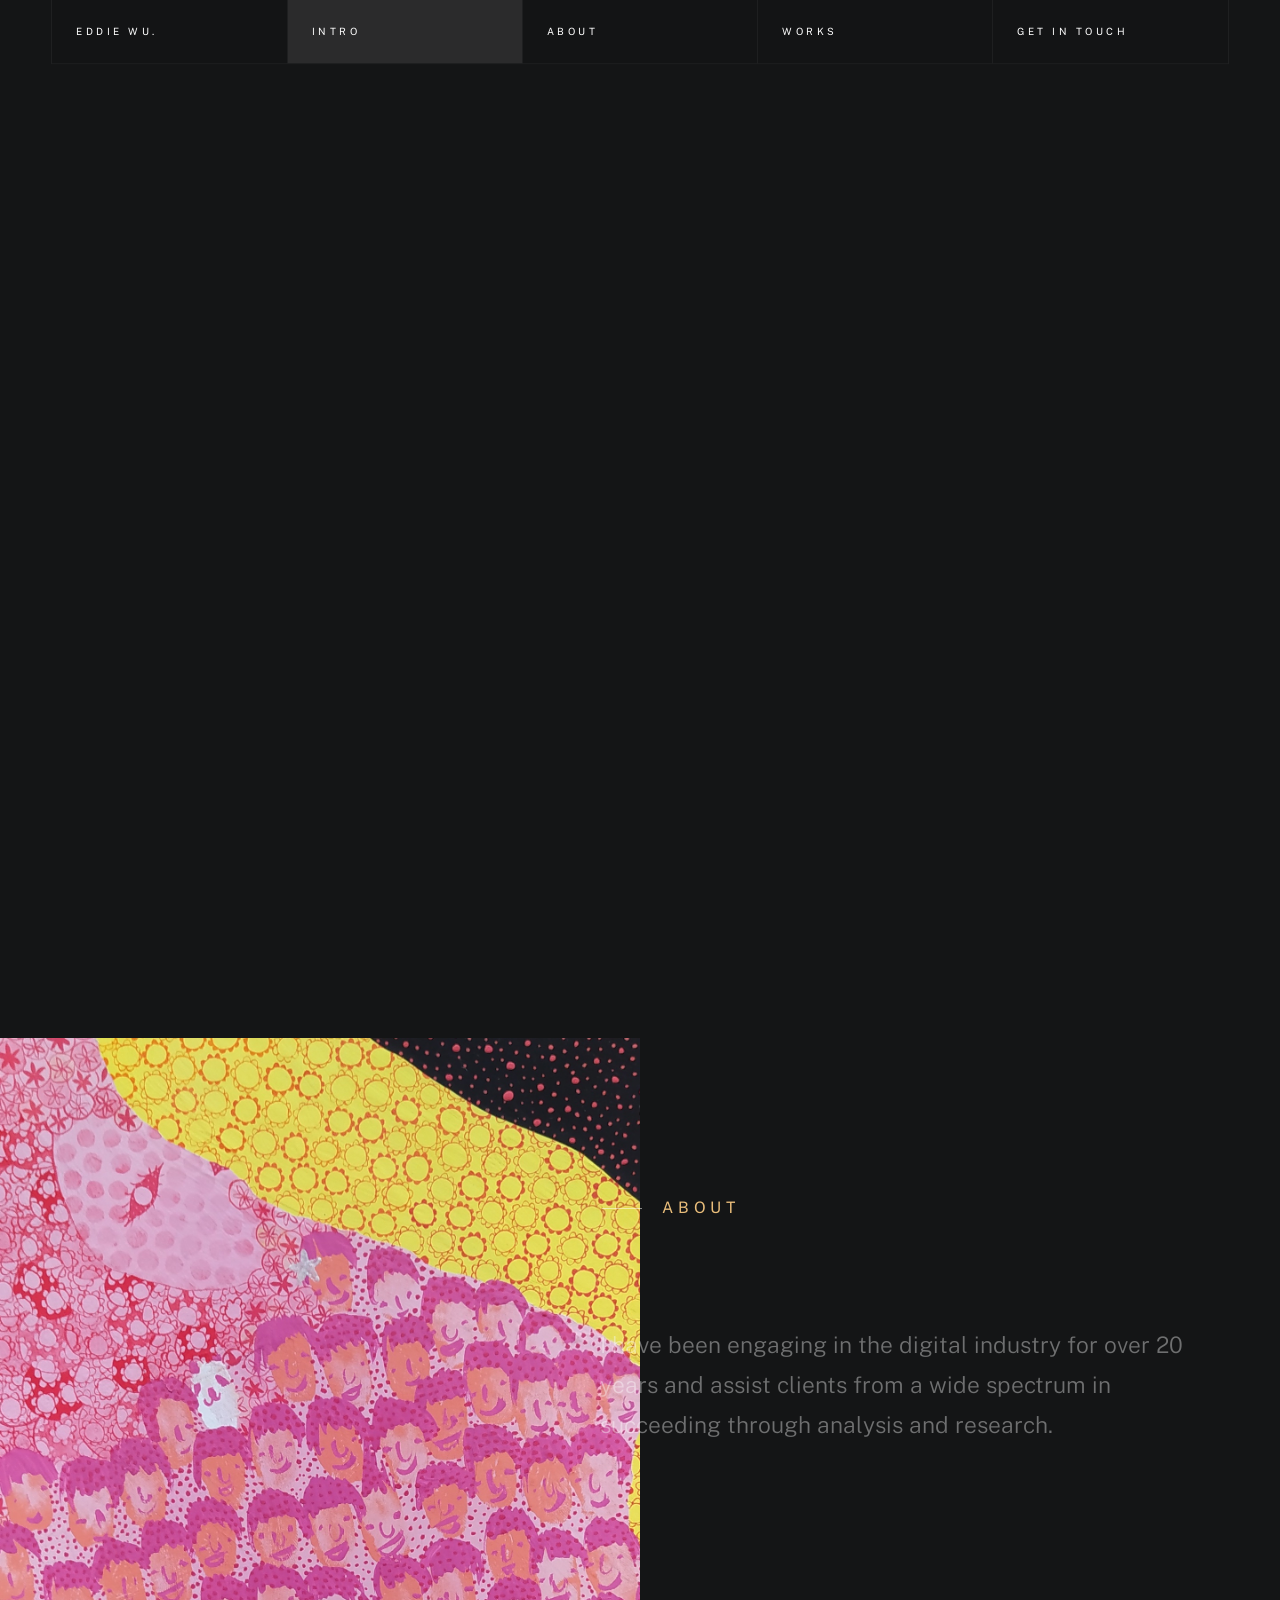
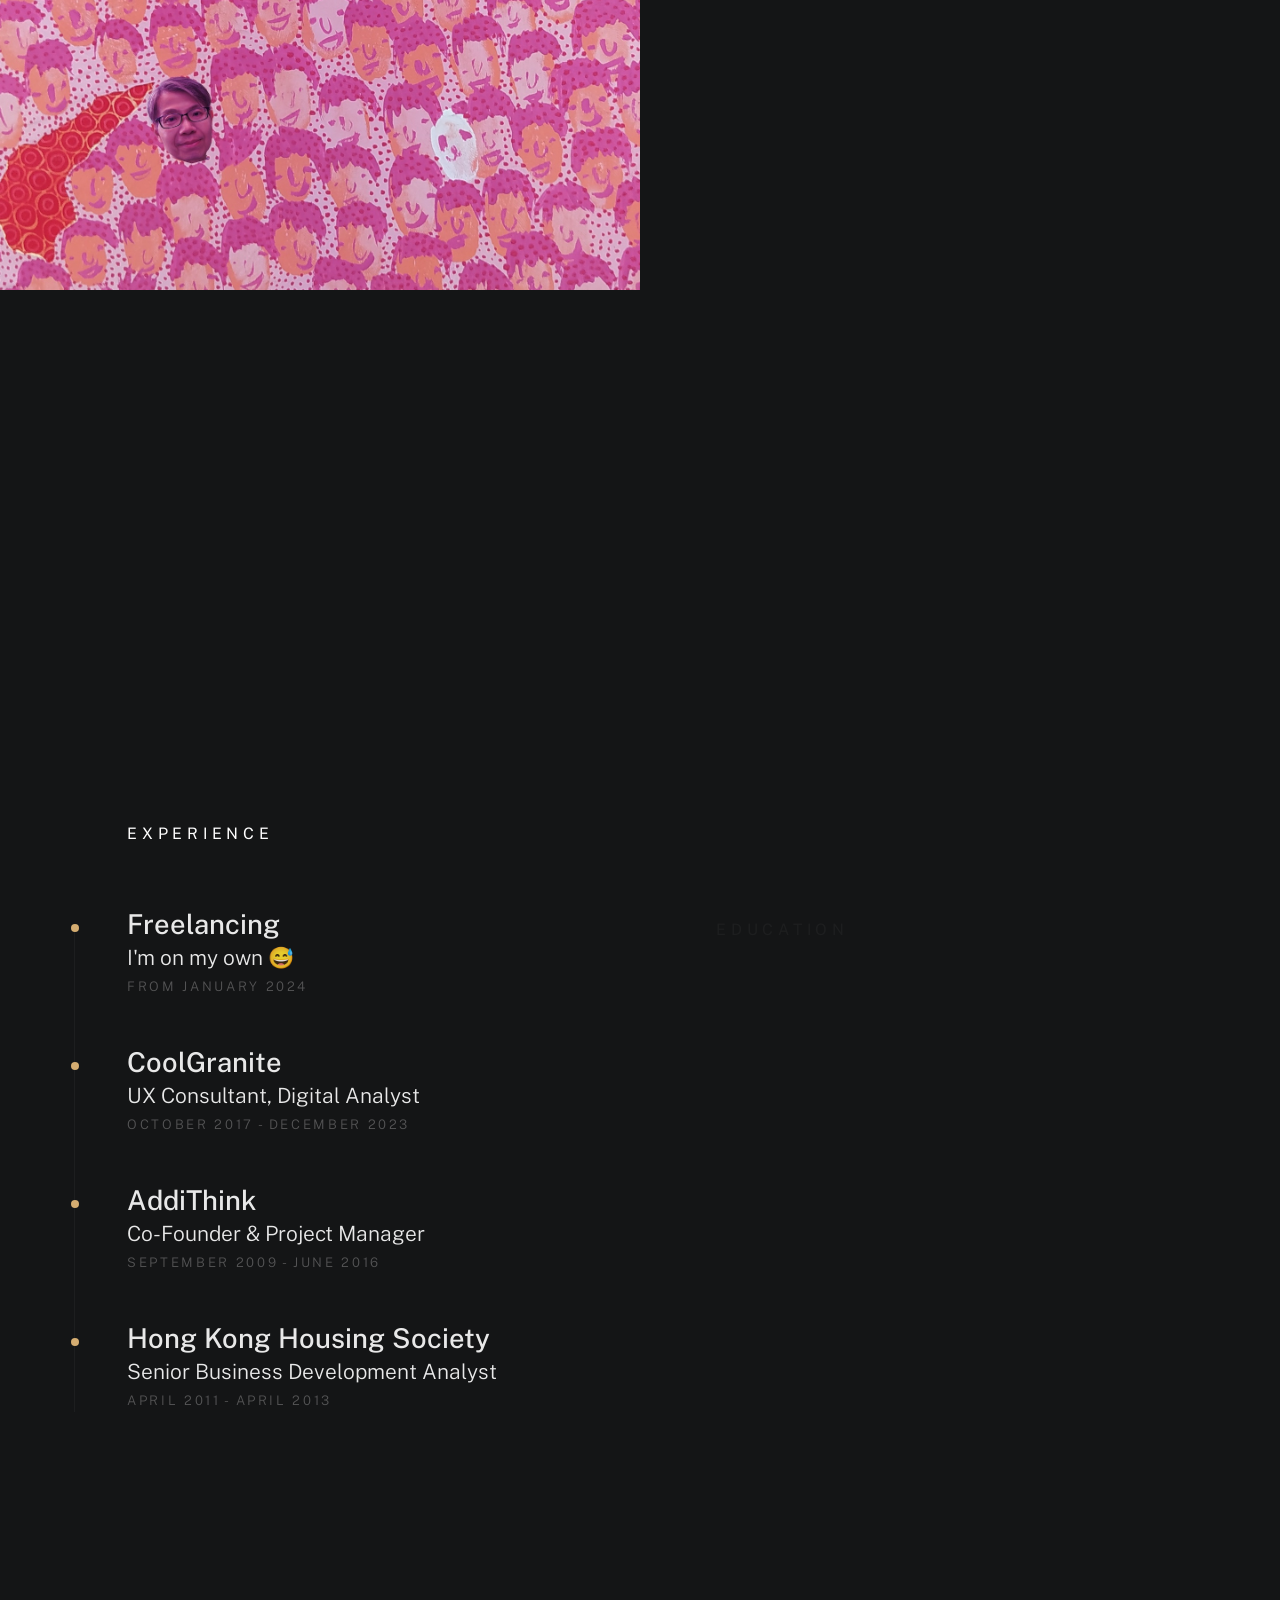
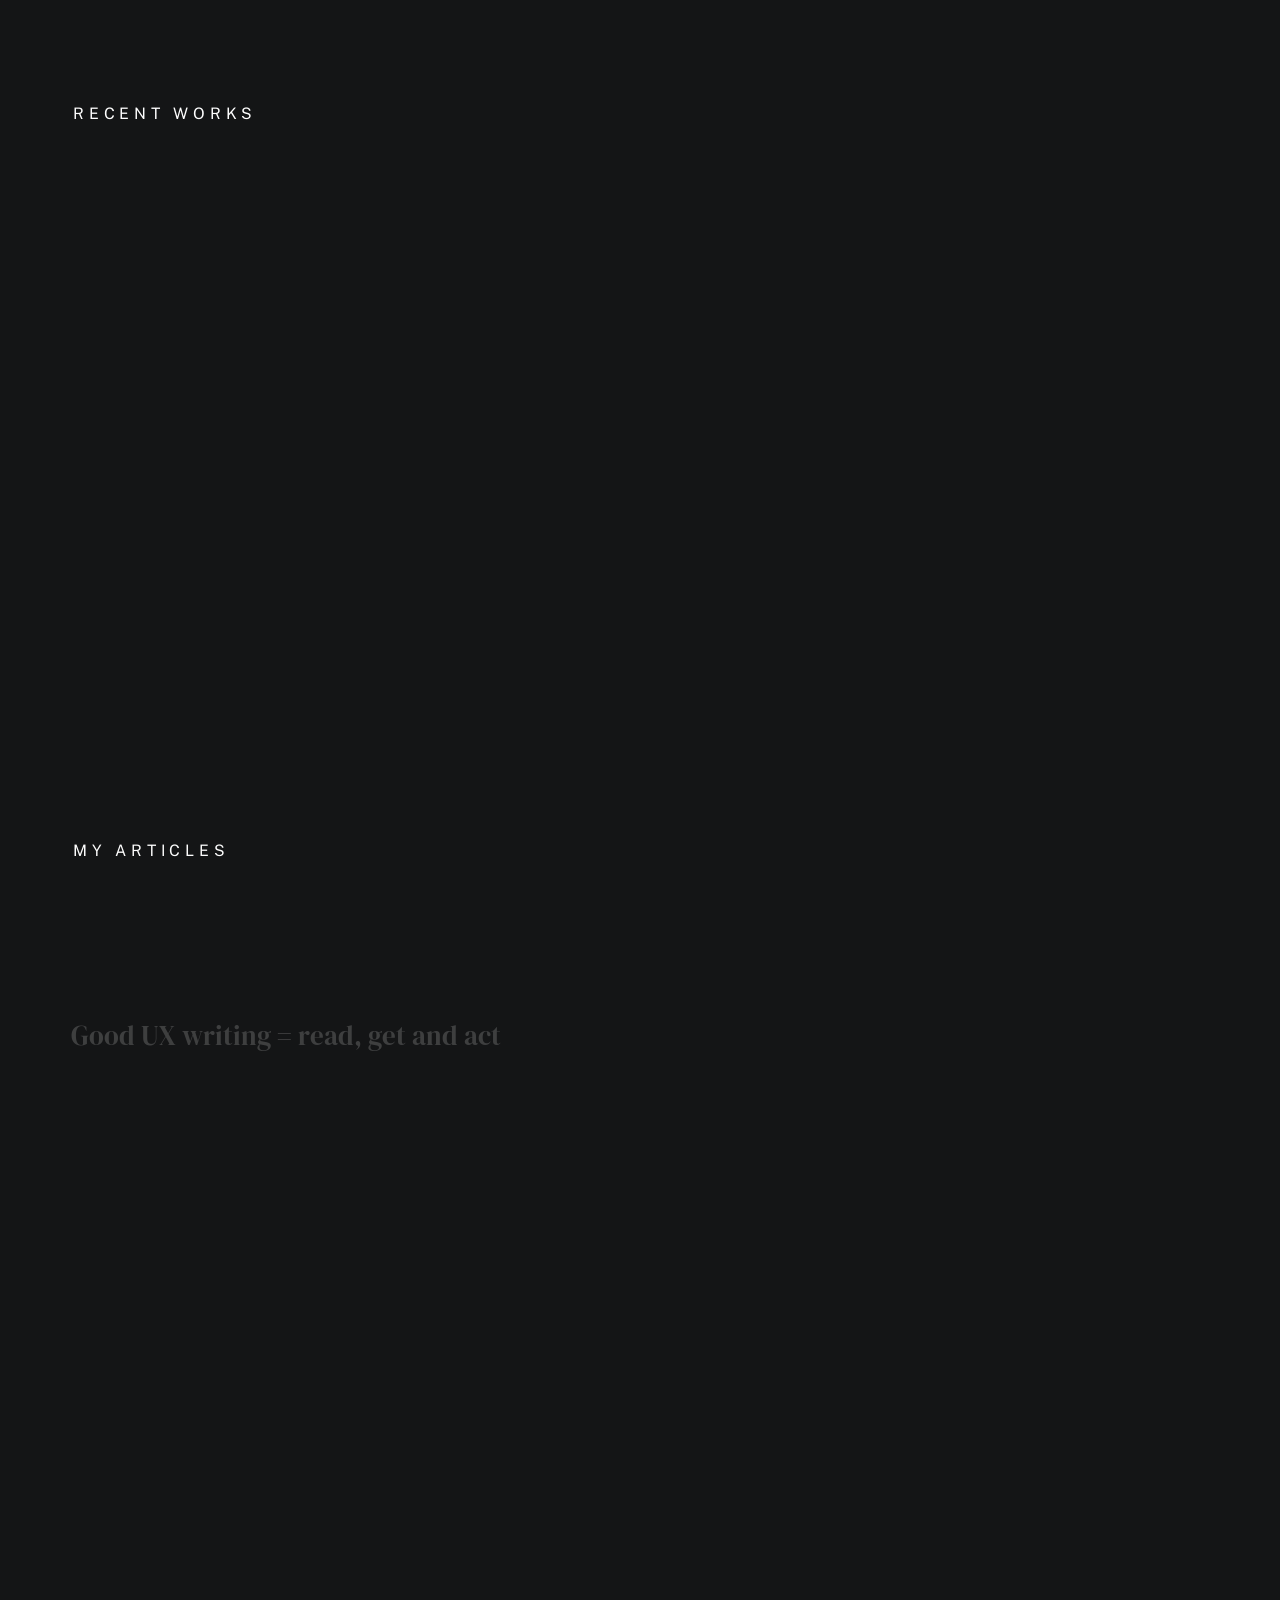
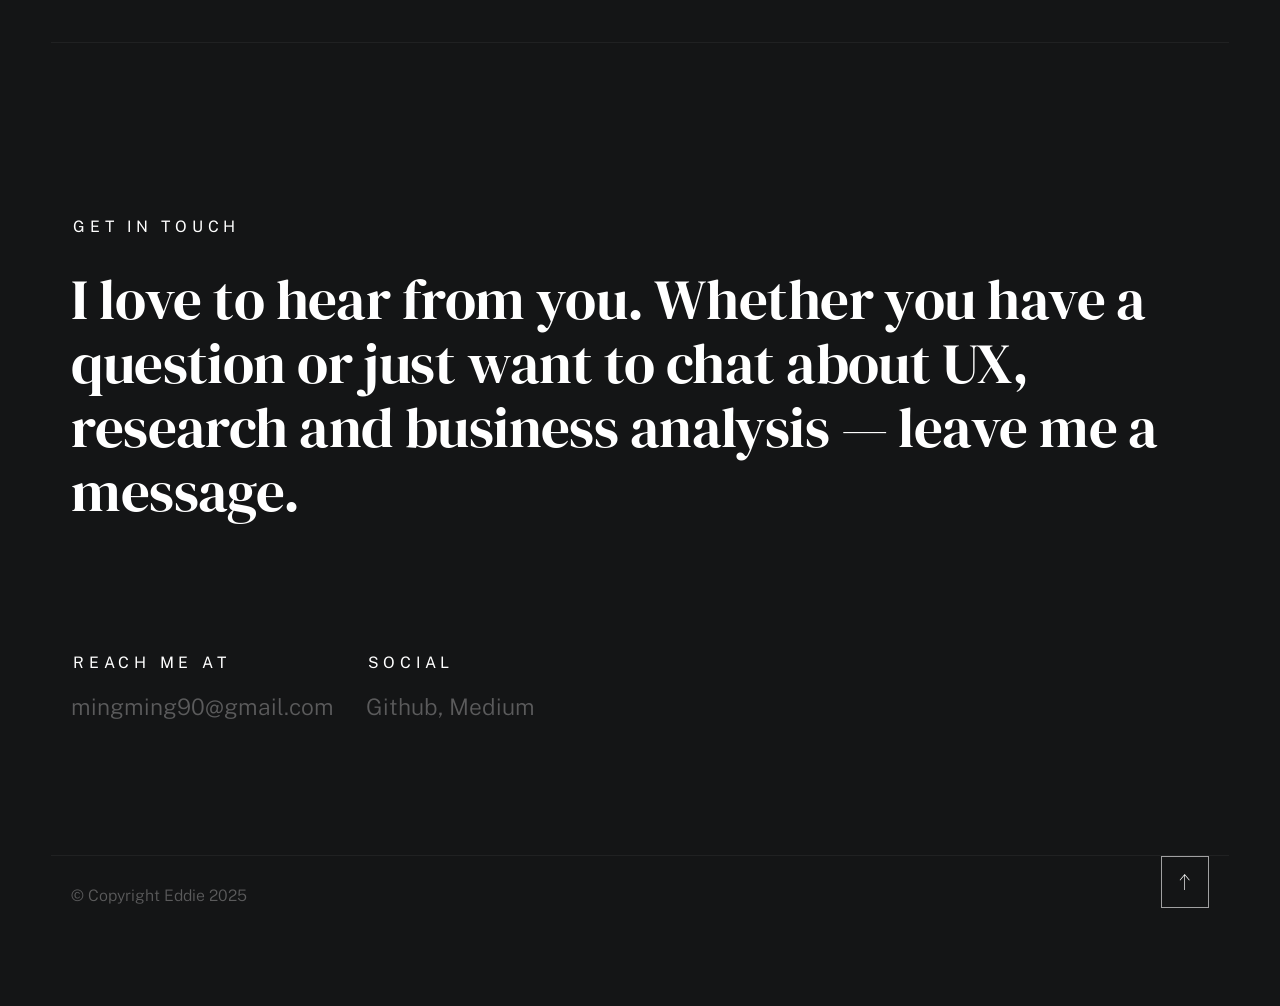
==== commit 5ea10fdf: "a new index page" ====
--- a/index.html
+++ b/index.html
@@ -5,7 +5,7 @@
     <!--- basic page needs
     ================================================== -->
     <meta charset="utf-8">
-    <title>Eddie</title>
+    <title>Eddie Wu - UX Consultant & Digital Analyst</title>
     <meta name="description" content="">
     <meta name="author" content="">
 
@@ -56,14 +56,14 @@
         <header class="s-header">
 
             <div class="header-mobile">
-                <span class="mobile-home-link"><a href="index.html">Eddie.</a></span>
+                <span class="mobile-home-link"><a href="index.html">Eddie Wu.</a></span>
                 <a class="mobile-menu-toggle" href="#0"><span>Menu</span></a>
             </div>
 
             <div class="row wide main-nav-wrap">
                 <nav class="column lg-12 main-nav">
                     <ul>
-                        <li><a href="index.html" class="home-link">Eddie.</a></li>
+                        <li><a href="index.html" class="home-link">Eddie Wu.</a></li>
                         <li class="current"><a href="#intro" class="smoothscroll">Intro</a></li>
                         <li><a href="#about" class="smoothscroll">About</a></li>
                         <li><a href="#works" class="smoothscroll">Works</a></li>
@@ -92,8 +92,8 @@
                         </div>
 
                         <h1 class="text-huge-title">
-                            I am Eddie, <br>
-                            a digital specialist, <br>
+                            I am Eddie Wu, <br>
+                            a UX Consultant and Digital Analyst, <br>
                             versatile,  <br> 
                             in a good way.
                         </h1>
@@ -118,8 +118,8 @@
                 <div class="row about-info wide" data-animate-block>
 
                     <div class="column lg-6 md-12 about-info__pic-block">
-                        <img src="images/eddiewu_bw.jpg" 
-                             srcset="images/eddiewu_bw.jpg 1x, images/eddiewu_bw_2x.jpg 2x" alt="" class="about-info__pic" data-animate-el>
+                        <img src="images/new.jpg" 
+                             srcset="images/new.jpg 1x, images/new_2x.jpg 2x" alt="" class="about-info__pic" data-animate-el>
                     </div>
 
                     <div class="column lg-6 md-12">
@@ -129,8 +129,12 @@
                                 About
                             </h2>
                             <p class="attention-getter" data-animate-el>
-                               I have been engaging in the digital industry for over 20 years and assist clients from a wide spectrum in succeeding through analysis and research. From an employee to a business owner, I enjoy working with different businesses and people from various backgrounds. Understanding their needs and finding solutions is an arduous but challenging journey, and clients' success is my driving force to advance.
-                            </p>
+                               I have been engaging in the digital industry for over 20 years and assist clients from a wide spectrum in succeeding through analysis and research. 
+                                <p class="attention-getter" data-animate-el>
+                               From an employee to a business owner, I enjoy working with different businesses and people from various backgrounds. Understanding their needs and finding solutions is an arduous but challenging journey, and clients' success is my driving force to advance.
+                                <p class="attention-getter" data-animate-el>
+                                My motto is “In every job &#128188; that must be done&#128175;, there is an element of fun.&#127752;”
+                               <p>
                             <!--<a href="#0" class="btn btn--medium u-fullwidth" data-animate-el>Download CV</a>-->
 
                         </div>
@@ -144,11 +148,10 @@
                         <h2 class="text-pretitle" data-animate-el>Expertise</h2>
 
                         <ul class="skills-list h1" data-animate-el>
-                            <li>Website Development</li>
-                            <li>Project Management</li>
                             <li>Content Strategy</li>
-                            <li>User Experience</li>
-                            <li>Social Media Marketing</li>
+                             <li>User Experience</li>
+                            <li>User Research</li>
+                            <li>UX Writing</li>
                             <li>SEO</li>
                         </ul>
 
@@ -166,15 +169,25 @@
 
                         <div class="timeline" data-animate-el>
 
+                             <div class="timeline__block">
+                                <div class="timeline__bullet"></div>
+                                <div class="timeline__header">
+                                    <h4 class="timeline__title">Freelancing</h3>
+                                    <h5 class="timeline__meta">I'm on my own &#128517;</h5>
+                                    <p class="timeline__timeframe">From January 2024</p>
+                                </div>
+                                <div class="timeline__desc">
+                                </div>
+                            </div>
+                            
                             <div class="timeline__block">
                                 <div class="timeline__bullet"></div>
                                 <div class="timeline__header">
                                     <h4 class="timeline__title">CoolGranite</h3>
-                                    <h5 class="timeline__meta">Consultant</h5>
+                                    <h5 class="timeline__meta">UX Consultant, Digital Analyst</h5>
                                     <p class="timeline__timeframe">October 2017 - December 2023</p>
                                 </div>
                                 <div class="timeline__desc">
-                                    <p>Conduct in-depth interviews and diary studies to understand the target customers, and personas and user journeys are created to discover new business opportunities and enhance the design process. Design surveys to collect users’ responses for quantitative analysis. Apply the insights from analytics data and optimisation tools to enhance the users’ experience..</p>
                                 </div>
                             </div>
     
@@ -186,7 +199,17 @@
                                     <p class="timeline__timeframe">September 2009 - June 2016</p>
                                 </div>
                                 <div class="timeline__desc">
-                                    <p>Set up a UX consulting firm that partnered with over 20 clients in Hong Kong, Europe and the US, e.g., AIA, booking.com, HSBC, OpenRice, Swiss Re, etc, helping them to advance in digital innovations with user research and business analysis..</p>
+                                </div>
+                            </div>
+                            
+                            <div class="timeline__block">
+                                <div class="timeline__bullet"></div>
+                                <div class="timeline__header">
+                                    <h4 class="timeline__title">Hong Kong Housing Society</h4>
+                                    <h5 class="timeline__meta">Senior Business Development Analyst</h5>
+                                    <p class="timeline__timeframe">April 2011 - April 2013</p>
+                                </div>
+                                <div class="timeline__desc">
                                 </div>
                             </div>
     
@@ -217,8 +240,32 @@
                             <div class="timeline__block">
                                 <div class="timeline__bullet"></div>
                                 <div class="timeline__header">
+                                    <h4 class="timeline__title">Google</h3>
+                                    <h5 class="timeline__meta">Google Data Analytics Professional Certificate</h5>
+                                    <p class="timeline__timeframe">2022</p>
+                                </div>
+                                <div class="timeline__desc">
+                                    
+                                </div>
+                            </div>
+    
+                             <div class="timeline__block">
+                                <div class="timeline__bullet"></div>
+                                <div class="timeline__header">
+                                    <h4 class="timeline__title">The Chinese University of Hong Kong</h3>
+                                    <h5 class="timeline__meta">Diploma in Information and Quality Management</h5>
+                                    <p class="timeline__timeframe">2001</p>
+                                </div>
+                                <div class="timeline__desc">
+                                    
+                                </div>
+                            </div>
+
+                            <div class="timeline__block">
+                                <div class="timeline__bullet"></div>
+                                <div class="timeline__header">
                                     <h4 class="timeline__title">The Chinese University of Hong Kong</h4>
-                                    <h5 class="timeline__meta">B.A. Degree in Chinese Language and Literature</h5>
+                                    <h5 class="timeline__meta">Bachelor of Arts</h5>
                                      <p class="timeline__timeframe">1995</p>
                                 </div>
                                 <div class="timeline__desc">
@@ -479,10 +526,10 @@
                         <br><a href="https://medium.com/@eddiewuchunming/追求-簡單-不是-簡化-ccf1d67aff5b" target="_blank">read it on Medium</a></p>
                         
                         <p class="h4" data-animate-el>
-                         Beyond Pixels: The Psychology of UX Writing
+                         An experiment: Using AI to conduct Card Sorting
                         </p>
-                        <p data-animate-el>UX writing is never an easy task. It always seeks a delicate balance between simplicity and complexity, brevity and length, also the users' capabilities and the details of the objects described.
-                        <br><a href="https://www.linkedin.com/pulse/beyond-pixels-psychology-ux-writing-eddie-wu-pbg8c" target="_blank">read it on Linkedin</a></p>
+                        <p data-animate-el>Can we unlock AI power to make research not only more affordable but also accurate? With this question in mind, I set out on an experiment, employing ChatGPT, Copilot, and Gemini, to conduct card sorting.
+                        <br><a href="https://medium.com/@eddiewuchunming/an-experiment-using-ai-to-conduct-card-sorting-6d252e766a6b" target="_blank">read it on Medium</a></p>
 
                     </div>
 
@@ -531,7 +578,6 @@
                     <div class="column lg-4 md-5 tab-6 stack-on-550 contact-block">
                         <h3 class="text-pretitle">Social</h3>
                         <ul class="contact-social">
-                            <li><a href="https://www.linkedin.com/in/eddiewuchunming/" target="_blank">Linkedin</a></li>
                             <li><a href="https://github.com/mingmingeddiewu" target="_blank">Github</a></li>
                             <li><a href="https://medium.com/@eddiewuchunming" target="_blank">Medium</a></li>
                         </ul>
